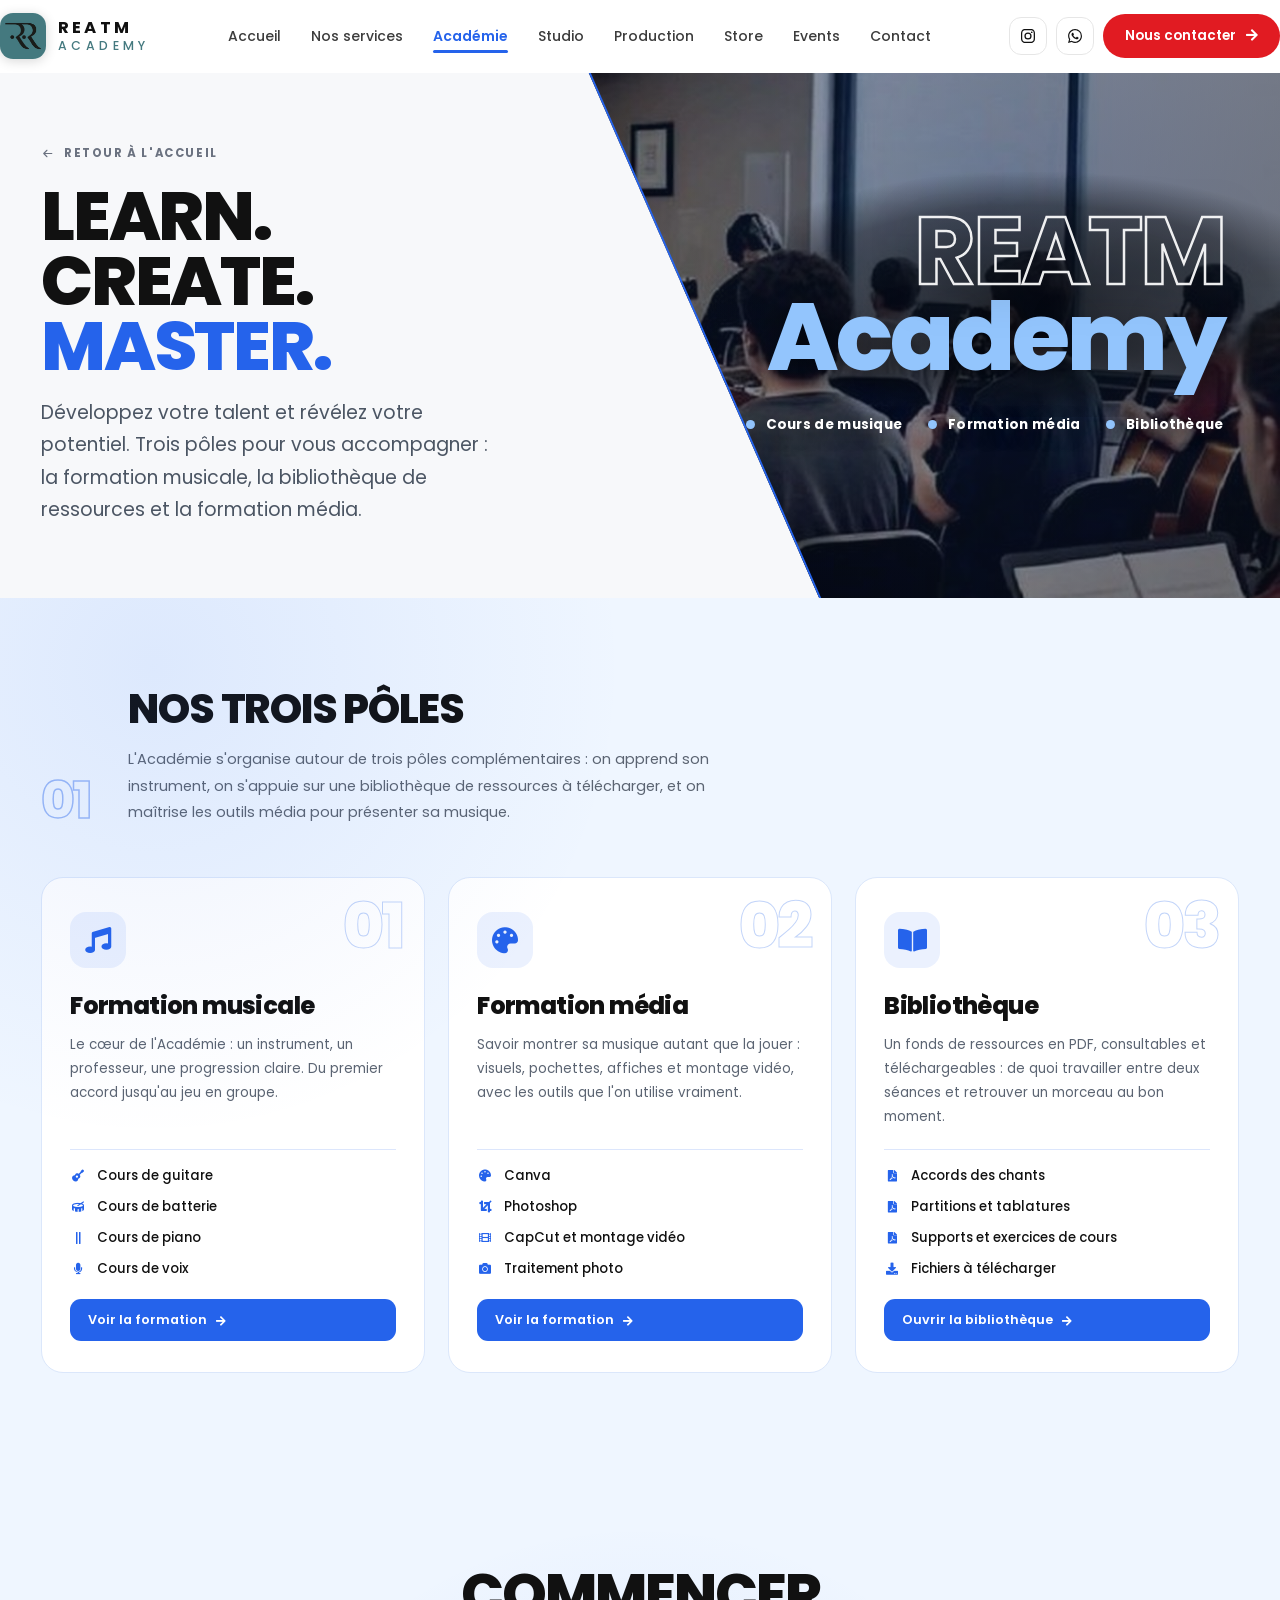
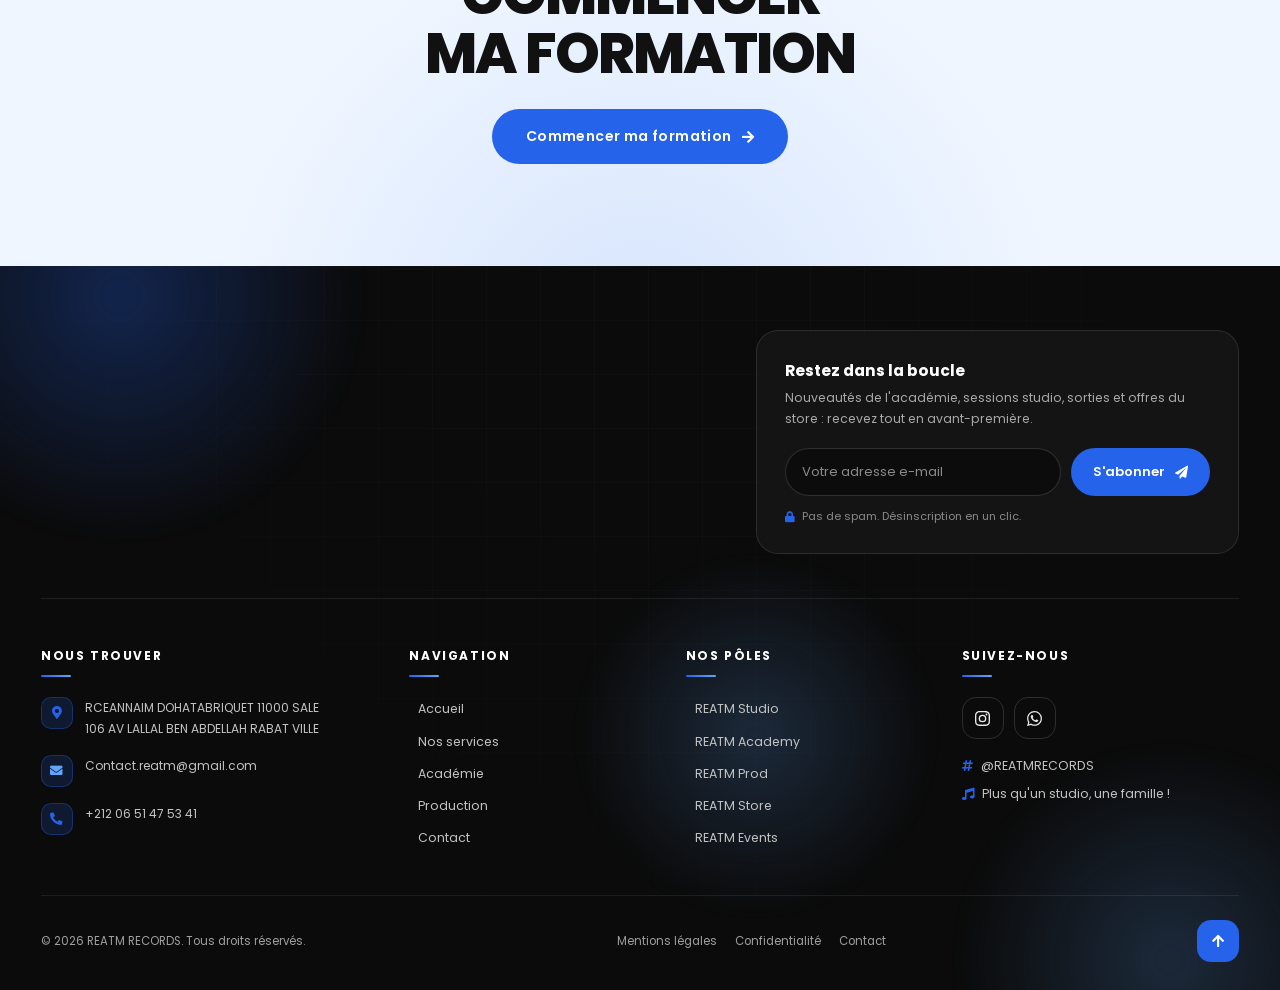
==== academy/index.html @ dd053c46 "Accueil : agrandit le carrousel et rend chaque plan cliquable Le cadre du carrousel héros est plus g" ====
<!DOCTYPE html>
<html data-theme="light" data-theme-lock="light" lang="fr">
<head>
<meta charset="utf-8"/>
<meta content="width=device-width, initial-scale=1.0, viewport-fit=cover" name="viewport"/>
<meta name="theme-color" content="#ffffff" id="metaTheme"/>
<meta name="description" content="REATM Academy : trois pôles — formation musicale (guitare, batterie, piano, voix), bibliothèque de ressources en PDF et formation média (Canva, Photoshop, montage vidéo)."/>
<title>REATM Academy — REATM RECORDS</title>
<link rel="icon" href="../assets/logo.png"/>
<link href="https://cdnjs.cloudflare.com/ajax/libs/font-awesome/5.15.3/css/all.min.css" rel="stylesheet"/>
<link href="https://fonts.googleapis.com" rel="preconnect"/>
<link crossorigin="" href="https://fonts.gstatic.com" rel="preconnect"/>
<link href="https://fonts.googleapis.com/css2?family=Poppins:wght@300;400;500;600;700;800&amp;family=Caveat:wght@500;700&amp;display=swap" rel="stylesheet"/>
<script>document.documentElement.classList.add('js');try{var r=document.documentElement;if(!r.hasAttribute('data-theme-lock')){var t=localStorage.getItem('reatm-theme');if(t){r.setAttribute('data-theme',t);}}}catch(e){}</script>
<link rel="stylesheet" href="../css/reatm.css?v=80"/>
<style>
/* ===== ACADEMY — bleu + blanc, lumineuse et pédagogique ===== */
.phero{background:#F7F8FA;color:#111111}
html[data-theme="dark"] .phero{background:#0B0D12;color:#fff}
/* ----- le cadre se partage en deux -----
   La mécanique de la coupe vit dans la feuille partagée (« CADRE EN BIAIS ») ;
   la page n'en règle que les couleurs et l'image. */
.phero{
  --ph-h1:clamp(34px,5.4vw,80px);
  --ph-trait:#2563EB;
  --ph-encre:#93C5FD;
  --ph-lien:#93C5FD;
  --ph-voile:linear-gradient(115deg,rgba(8,13,26,.66) 0%,rgba(8,13,26,.38) 46%,rgba(8,13,26,.58) 100%),
             radial-gradient(760px circle at 78% 24%,rgba(37,99,235,.26),transparent 68%);
}
.phero-bg{background-image:url('../assets/academy-cours.jpg');background-position:center 45%}
@media(max-width:980px){.ph-side{background-image:url('../assets/academy-cours.jpg');background-position:center 45%}}
/* les pastilles sont courtes : on leur laisse de quoi tenir sur une ligne */
.phero .phero-inner>.ac-steps{max-width:min(560px,calc(var(--coupe-haut) - 70px))}
.phero h1 em{color:#2563EB}
.phero .sub{color:#4b5563}
html[data-theme="dark"] .phero .sub{color:#9ca3af}
.phero .crumbs{color:#6b7280}
html[data-theme="dark"] .phero .crumbs{color:#9ca3af}
/* ----- l'arrivée du titre -----
   Chaque ligne monte depuis sa propre fenêtre, puis le paragraphe suit.
   Sans JavaScript, tout est visible d'emblée. */
/* Le dévoilement se fait au clip et non au débordement caché : une ligne
   plus large que sa colonne serait sinon coupée net sur la droite. */
.ph-anim .l{display:block}
.ph-anim .l>i{display:block;font-style:normal}
.js .ph-anim .l>i{
  clip-path:inset(0 0 104% 0);transform:translateY(26%);
  transition:clip-path .95s cubic-bezier(.16,1,.3,1),transform .95s cubic-bezier(.16,1,.3,1);
}
.js .ph-anim .l:nth-child(2)>i{transition-delay:.11s}
.js .ph-anim .l:nth-child(3)>i{transition-delay:.22s}
.js .ph-anim.in .l>i{clip-path:inset(-18% -6% -18% 0);transform:none}
.js .ph-anim--sub{opacity:0;transform:translateY(16px);
  transition:opacity .8s ease .42s,transform 1s cubic-bezier(.16,1,.3,1) .42s}
.js .ph-anim--sub.in{opacity:1;transform:none}


/* trois mots empilés, rythme pédagogique */
.ac-steps{display:flex;flex-wrap:wrap;gap:10px;margin-top:30px}
.ac-steps span{
  font-size:11px;font-weight:700;letter-spacing:1.8px;text-transform:uppercase;
  padding:10px 18px;border-radius:999px;background:#2563EB;color:#fff;
  opacity:0;transform:translateY(14px);animation:acIn .7s cubic-bezier(.16,1,.3,1) forwards;
}
.ac-steps span:nth-child(n+2){
  background:transparent;border:1px solid rgba(37,99,235,.35);color:#2563EB;
}
html[data-theme="dark"] .ac-steps span:nth-child(n+2){
  border-color:rgba(147,197,253,.35);color:#93C5FD;
}
.ac-steps span:nth-child(2){animation-delay:.14s}
.ac-steps span:nth-child(3){animation-delay:.28s}
.ac-steps span:nth-child(4){animation-delay:.42s}
@keyframes acIn{to{opacity:1;transform:none}}

/* bande lumineuse : l'univers Academy tient dans les deux thèmes */
.ac-band{background:#EFF6FF;color:#111111;position:relative;overflow:hidden}
html[data-theme="dark"] .ac-band{background:#0D1117;color:#fff}
.ac-band::after{content:"";position:absolute;inset:0;pointer-events:none;
  background:radial-gradient(760px circle at 12% 8%,rgba(37,99,235,.09),transparent 62%)}
.ac-band .sec-title{color:#111111}
html[data-theme="dark"] .ac-band .sec-title{color:#fff}
.ac-band .sec-lead{color:#5b6472}
html[data-theme="dark"] .ac-band .sec-lead{color:#8A8A8A}
.ac-band .sec-num{-webkit-text-stroke-color:rgba(37,99,235,.55)}
.ac-form{display:grid;grid-template-columns:repeat(4,1fr);gap:clamp(12px,1.5vw,20px)}
.ac-form article{
  background:#fff;border:1px solid #DBE7FB;border-radius:18px;padding:26px 22px;
  position:relative;overflow:hidden;
  transition:transform .55s cubic-bezier(.16,1,.3,1),border-color .4s ease,box-shadow .5s ease;
}
html[data-theme="dark"] .ac-form article{background:#121620;border-color:#232a38}
.ac-form article:hover{transform:translateY(-9px);border-color:#2563EB;box-shadow:0 22px 46px rgba(37,99,235,.14)}
.ac-form i{font-size:22px;display:block;margin-bottom:16px;color:#2563EB}
.ac-form h3{font-size:17.5px;font-weight:700;margin-bottom:8px}
.ac-form p{font-size:13px;line-height:1.75;color:#5b6472}
html[data-theme="dark"] .ac-form p{color:#8A8A8A}
.ac-form .ring{position:absolute;right:16px;top:16px;width:34px;height:34px}
.ac-form .ring circle{fill:none;stroke-width:3}
.ac-form .ring .bg{stroke:rgba(37,99,235,.16)}
.ac-form .ring .fg{stroke:#2563EB;stroke-linecap:round;stroke-dasharray:88;stroke-dashoffset:88;transform:rotate(-90deg);transform-origin:50% 50%;transition:stroke-dashoffset 1.1s cubic-bezier(.16,1,.3,1)}
.ac-form article:hover .ring .fg{stroke-dashoffset:18}

/* ===== LES TROIS PÔLES — la colonne vertébrale de l'Académie =====
   Bloc volontairement large et contrasté : c'est la première chose que
   l'on doit comprendre en arrivant sur la page. */
.ac-poles{display:grid;grid-template-columns:repeat(3,1fr);gap:clamp(14px,1.8vw,24px)}
.ac-poles>*{min-width:0}
.ac-poles article{
  position:relative;overflow:hidden;
  background:#fff;border:1px solid #DBE7FB;border-radius:22px;
  padding:clamp(26px,2.6vw,38px) clamp(22px,2.2vw,32px) clamp(24px,2.4vw,34px);
  display:flex;flex-direction:column;
  transition:transform .55s cubic-bezier(.16,1,.3,1),border-color .4s ease,box-shadow .5s ease;
}
html[data-theme="dark"] .ac-poles article{background:#121620;border-color:#232a38}
/* liseré bleu qui se remplit au survol : le pôle « s'allume » */
.ac-poles article::before{
  content:"";position:absolute;left:0;top:0;bottom:0;width:4px;
  background:linear-gradient(180deg,#60A5FA,#2563EB);
  transform:scaleY(0);transform-origin:top;
  transition:transform .7s cubic-bezier(.16,1,.3,1);
}
.ac-poles article:hover{transform:translateY(-10px);border-color:#2563EB;box-shadow:0 26px 54px rgba(37,99,235,.16)}
.ac-poles article:hover::before{transform:scaleY(1)}
/* le numéro du pôle, en filigrane */
.ac-poles .pn{
  position:absolute;right:clamp(14px,1.6vw,22px);top:clamp(10px,1.2vw,16px);
  font-size:clamp(44px,5vw,68px);font-weight:800;letter-spacing:-3px;line-height:1;
  color:transparent;-webkit-text-stroke:1px rgba(37,99,235,.28);
  transition:-webkit-text-stroke-color .5s ease;
}
.ac-poles article:hover .pn{-webkit-text-stroke-color:rgba(37,99,235,.6)}
.ac-poles>article>i{
  font-size:26px;display:grid;place-items:center;width:56px;height:56px;border-radius:16px;
  color:#2563EB;background:rgba(37,99,235,.09);margin-bottom:20px;
  transition:background .45s ease,transform .55s cubic-bezier(.34,1.4,.64,1);
}
.ac-poles article:hover>i{background:#2563EB;color:#fff;transform:rotate(-6deg) scale(1.06)}
.ac-poles h3{font-size:clamp(19px,2.2vw,24px);font-weight:800;letter-spacing:-.6px;margin-bottom:10px}
.ac-poles article>p{font-size:13.4px;line-height:1.8;color:#5b6472;margin-bottom:20px;flex:1 0 auto}
html[data-theme="dark"] .ac-poles article>p{color:#8A8A8A}
.ac-poles ul{list-style:none;border-top:1px solid rgba(37,99,235,.16);padding-top:16px;display:grid;gap:11px}
.ac-poles li{display:flex;align-items:center;gap:11px;font-size:13.2px;font-weight:500}
.ac-poles li i{font-size:12px;color:#2563EB;width:16px;flex:0 0 16px;text-align:center}
/* seul le pôle Bibliothèque mène à un catalogue : il porte son propre lien */
.ac-poles .bk-lien{
  display:inline-flex;align-items:center;gap:9px;margin-top:20px;
  background:#2563EB;color:#fff;border-radius:11px;padding:12px 18px;
  font-size:12.8px;font-weight:600;transition:all .35s ease;
}
.ac-poles .bk-lien:hover{background:#1d4ed8;box-shadow:0 14px 30px rgba(37,99,235,.3)}
.ac-poles .bk-lien i{font-size:11px;transition:transform .35s ease}
.ac-poles .bk-lien:hover i{transform:translateX(3px)}

/* progression des niveaux */
.ac-levels{position:relative;margin-top:10px}
.ac-rail{position:relative;height:4px;border-radius:4px;background:var(--border);margin:44px 0 30px}
.ac-rail b{position:absolute;inset:0;width:0;background:linear-gradient(90deg,#60A5FA,#2563EB);border-radius:4px;transition:width 1.6s cubic-bezier(.16,1,.3,1)}
.ac-levels.in .ac-rail b{width:100%}
.ac-dots{display:grid;grid-template-columns:repeat(3,1fr);gap:20px}
.ac-dots article{position:relative;padding-top:6px}
.ac-dots .pin{position:absolute;top:-52px;left:0;width:22px;height:22px;border-radius:50%;background:var(--bg);border:3px solid var(--border);transition:border-color .5s ease,transform .5s cubic-bezier(.34,1.4,.64,1)}
.ac-levels.in .ac-dots article:nth-child(1) .pin{border-color:#60A5FA;transition-delay:.25s;transform:scale(1.15)}
.ac-levels.in .ac-dots article:nth-child(2) .pin{border-color:#3B82F6;transition-delay:.75s;transform:scale(1.15)}
.ac-levels.in .ac-dots article:nth-child(3) .pin{border-color:#2563EB;transition-delay:1.25s;transform:scale(1.15)}
.ac-dots b{display:block;font-size:11px;font-weight:700;letter-spacing:1.6px;text-transform:uppercase;color:#2563EB;margin-bottom:8px}
.ac-dots h3{font-size:18px;font-weight:700;margin-bottom:7px}
.ac-dots p{font-size:13px;color:var(--muted);line-height:1.75}
.ac-ses{display:grid;grid-template-columns:repeat(2,1fr);gap:clamp(14px,2vw,26px)}
.ac-ses article{border:1px solid var(--border);border-radius:20px;padding:clamp(24px,3vw,38px);background:var(--card);transition:transform .5s cubic-bezier(.16,1,.3,1),border-color .4s ease}
.ac-ses article:hover{transform:translateY(-7px);border-color:#2563EB}
.ac-ses h3{font-size:clamp(19px,2.3vw,26px);font-weight:800;letter-spacing:-.6px;margin-bottom:6px}
.ac-ses .big{font-size:clamp(32px,4.4vw,54px);font-weight:800;letter-spacing:-2px;color:#2563EB;line-height:1;margin:14px 0 10px}
.ac-ses p{font-size:13.4px;color:var(--muted);line-height:1.8}
.ac-cta{background:#EFF6FF;color:#111111;position:relative;overflow:hidden}
html[data-theme="dark"] .ac-cta{background:#0D1117;color:#fff}
.ac-cta::after{content:"";position:absolute;inset:0;pointer-events:none;
  background:radial-gradient(640px circle at 50% 120%,rgba(37,99,235,.12),transparent 66%)}
.ac-cta .wrap{position:relative;z-index:2}
.ac-cta .btn-acc{background:#2563EB;color:#fff}
.ac-cta .btn-acc:hover{box-shadow:0 16px 34px rgba(37,99,235,.3)}
@media(max-width:980px){
  /* la largeur calée sur la coupe en biais n'a plus lieu d'être : à 390 px
     elle valait 46vw, soit 179 px, et chaque repère tombait sur sa ligne */
  .phero .phero-inner>.ac-steps{max-width:none}
  /* les repères tiennent deux par ligne au lieu de se casser en deux */
  .ac-steps{gap:8px}
  .ac-steps span{white-space:nowrap;font-size:10px;letter-spacing:1.2px;padding:9px 14px}
}
@media(max-width:1080px){.ac-form{grid-template-columns:repeat(2,1fr)}.ac-poles{grid-template-columns:1fr}}
@media(max-width:760px){.ac-form,.ac-dots,.ac-ses{grid-template-columns:1fr}.ac-dots .pin{position:static;margin-bottom:12px}.ac-rail{margin:26px 0 22px}}
</style>
</head>
<body data-entity="academy" style="--veil-in:#2563EB">
<div class="veil-in" aria-hidden="true"></div>
<div class="veil" aria-hidden="true"></div>
<svg xmlns="http://www.w3.org/2000/svg" style="position:absolute;width:0;height:0;overflow:hidden" aria-hidden="true" focusable="false">
<symbol id="ic-ig" viewBox="0 0 24 24"><path d="M12 0C8.74 0 8.333.015 7.053.072 5.775.132 4.905.333 4.14.63c-.789.306-1.459.717-2.126 1.384S.935 3.35.63 4.14C.333 4.905.131 5.775.072 7.053.012 8.333 0 8.74 0 12s.015 3.667.072 4.947c.06 1.277.261 2.148.558 2.913.306.788.717 1.459 1.384 2.126.667.666 1.336 1.079 2.126 1.384.766.296 1.636.499 2.913.558C8.333 23.988 8.74 24 12 24s3.667-.015 4.947-.072c1.277-.06 2.148-.262 2.913-.558.788-.306 1.459-.718 2.126-1.384.666-.667 1.079-1.335 1.384-2.126.296-.765.499-1.636.558-2.913.06-1.28.072-1.687.072-4.947s-.015-3.667-.072-4.947c-.06-1.277-.262-2.149-.558-2.913-.306-.789-.718-1.459-1.384-2.126C21.319 1.347 20.651.935 19.86.63c-.765-.297-1.636-.499-2.913-.558C15.667.012 15.26 0 12 0zm0 2.16c3.203 0 3.585.016 4.85.071 1.17.055 1.805.249 2.227.415.562.217.96.477 1.382.896.419.42.679.819.896 1.381.164.422.36 1.057.413 2.227.057 1.266.07 1.646.07 4.85s-.015 3.585-.074 4.85c-.061 1.17-.256 1.805-.421 2.227-.224.562-.479.96-.899 1.382-.419.419-.824.679-1.38.896-.42.164-1.065.36-2.235.413-1.274.057-1.649.07-4.859.07-3.211 0-3.586-.015-4.859-.074-1.171-.061-1.816-.256-2.236-.421-.569-.224-.96-.479-1.379-.899-.421-.419-.69-.824-.9-1.38-.165-.42-.359-1.065-.42-2.235-.045-1.26-.061-1.649-.061-4.844 0-3.196.016-3.586.061-4.861.061-1.17.255-1.814.42-2.234.21-.57.479-.96.9-1.381.419-.419.81-.689 1.379-.898.42-.166 1.051-.361 2.221-.421 1.275-.045 1.65-.06 4.859-.06z"/><path d="M12 5.838a6.162 6.162 0 1 0 0 12.324 6.162 6.162 0 0 0 0-12.324zM12 16a4 4 0 1 1 0-8 4 4 0 0 1 0 8z"/><circle cx="18.406" cy="5.594" r="1.44"/></symbol>
<symbol id="ic-wa" viewBox="0 0 24 24"><path d="M17.472 14.382c-.297-.149-1.758-.867-2.03-.967-.273-.099-.471-.148-.67.15-.197.297-.767.966-.94 1.164-.173.199-.347.223-.644.075-.297-.15-1.255-.463-2.39-1.475-.883-.788-1.48-1.761-1.653-2.059-.173-.297-.018-.458.13-.606.134-.133.298-.347.446-.52.149-.174.198-.298.298-.497.099-.198.05-.371-.025-.52-.075-.149-.669-1.612-.916-2.207-.242-.579-.487-.5-.669-.51a12.8 12.8 0 0 0-.57-.01c-.198 0-.52.074-.792.372-.272.297-1.04 1.016-1.04 2.479 0 1.462 1.065 2.875 1.213 3.074.149.198 2.096 3.2 5.077 4.487.709.306 1.262.489 1.694.625.712.227 1.36.195 1.871.118.571-.085 1.758-.719 2.006-1.413.248-.694.248-1.289.173-1.413-.074-.124-.272-.198-.57-.347z"/><path d="M20.463 3.488A11.815 11.815 0 0 0 12.05 0C5.495 0 .16 5.335.157 11.892c0 2.096.547 4.142 1.588 5.945L.057 24l6.305-1.654a11.882 11.882 0 0 0 5.683 1.448h.005c6.554 0 11.89-5.335 11.893-11.893a11.821 11.821 0 0 0-3.48-8.413zm-8.412 18.297h-.004a9.87 9.87 0 0 1-5.031-1.378l-.361-.214-3.741.982.998-3.648-.235-.374a9.86 9.86 0 0 1-1.51-5.26c.001-5.45 4.436-9.884 9.888-9.884 2.64 0 5.122 1.03 6.988 2.898a9.825 9.825 0 0 1 2.893 6.994c-.003 5.45-4.437 9.884-9.885 9.884z"/></symbol>
<symbol id="ic-moon" viewBox="0 0 24 24"><path d="M21.64 13a1 1 0 0 0-1.05-.14 8.05 8.05 0 0 1-3.37.73 8.15 8.15 0 0 1-8.14-8.1 8.6 8.6 0 0 1 .25-2A1 1 0 0 0 8 2.36a10.14 10.14 0 1 0 14 11.69 1 1 0 0 0-.36-1.05z"/></symbol>
<symbol id="ic-sun" viewBox="0 0 24 24"><path d="M12 17a5 5 0 1 1 0-10 5 5 0 0 1 0 10zm0-2a3 3 0 1 0 0-6 3 3 0 0 0 0 6zM11 1h2v3h-2V1zm0 19h2v3h-2v-3zM3.5 4.9l1.4-1.4 2.1 2.1-1.4 1.4-2.1-2.1zM17 18.4l1.4-1.4 2.1 2.1-1.4 1.4-2.1-2.1zM1 11h3v2H1v-2zm19 0h3v2h-3v-2zM4.9 20.5l-1.4-1.4 2.1-2.1 1.4 1.4-2.1 2.1zM18.4 7l-1.4-1.4 2.1-2.1 1.4 1.4L18.4 7z"/></symbol>
</svg>

<!-- ======================= HEADER ======================= -->
<header id="header">
<div class="wrap nav">
<a class="brand" href="../" aria-label="REATM RECORDS — accueil" style="--lm:46px">
<span class="brand-mark"></span>
<span class="brand-txt"><span class="n1">REATM</span><span class="n2">ACADEMY</span></span>
</a>
<ul class="menu">
<li><a href="../">Accueil</a></li>
<li><a href="../maison/">Nos services</a></li>
<li><a class="active" aria-current="page" href="../academy/">Académie</a></li>
<li><a href="../studio/">Studio</a></li>
<li><a href="../production/">Production</a></li>
<li><a href="../store/">Store</a></li>
<li><a href="../events/">Events</a></li>
<li><a href="../#contact">Contact</a></li>
</ul>
<div class="hdr-actions">
<button class="icon-btn" id="themeToggle" title="Changer de thème" aria-label="Changer de thème"><svg class="ic" id="themeIcon"><use href="#ic-moon"></use></svg></button>
<a class="icon-btn hide-md" href="https://www.instagram.com/r_e_a_t_m/" target="_blank" rel="noopener noreferrer" aria-label="Instagram"><svg class="ic"><use href="#ic-ig"></use></svg></a>
<a class="icon-btn hide-md" href="https://wa.me/212651475341" target="_blank" rel="noopener noreferrer" aria-label="WhatsApp"><svg class="ic"><use href="#ic-wa"></use></svg></a>
<a class="btn btn-red hide-md" href="../#contact">Nous contacter <i class="fas fa-arrow-right"></i></a>
<button class="burger" id="burger" aria-label="Ouvrir le menu" aria-expanded="false" aria-controls="mobileNav">
<span class="burger-box"><span class="burger-line"></span><span class="burger-line"></span><span class="burger-line"></span></span>
</button>
</div>
</div>
</header>


<!-- ======================= MENU MOBILE (plein écran) ======================= -->
<aside class="mobile-nav" id="mobileNav" aria-hidden="true" aria-label="Menu principal">
<div class="mnav-inner">
<span class="mnav-label">Menu</span>
<ul class="mnav-list">
<li style="--i:0"><a href="../"><span>Accueil</span><span class="num">01</span></a></li>
<li style="--i:1"><a href="../maison/"><span>Nos services</span><span class="num">02</span></a></li>
<li style="--i:2"><a class="active" aria-current="page" href="../academy/"><span>Académie</span><span class="num">03</span></a></li>
<li style="--i:3"><a href="../studio/"><span>Studio</span><span class="num">04</span></a></li>
<li style="--i:4"><a href="../production/"><span>Production</span><span class="num">05</span></a></li>
<li style="--i:5"><a href="../store/"><span>Store</span><span class="num">06</span></a></li>
<li style="--i:6"><a href="../events/"><span>Events</span><span class="num">07</span></a></li>
<li style="--i:7"><a href="../#contact"><span>Contact</span><span class="num">08</span></a></li>
</ul>
<div class="mnav-foot">
<div class="mnav-soc">
<a href="https://www.instagram.com/r_e_a_t_m/" target="_blank" rel="noopener noreferrer" aria-label="Instagram"><svg class="ic"><use href="#ic-ig"></use></svg></a>
<a href="https://wa.me/212651475341" target="_blank" rel="noopener noreferrer" aria-label="WhatsApp"><svg class="ic"><use href="#ic-wa"></use></svg></a>
</div>
<a class="btn btn-red" href="../#contact">Nous contacter <i class="fas fa-arrow-right"></i></a>
<div class="mnav-contact">
<div><i class="fas fa-phone-alt"></i><a href="tel:+212651475341">+212 06 51 47 53 41</a></div>
<div><i class="fas fa-envelope"></i><a href="mailto:Contact.reatm@gmail.com">Contact.reatm@gmail.com</a></div>
</div>
</div>
</div>
</aside>


<section class="phero ph-coupe">
<div class="phero-bg"></div><div class="phero-veil"></div><div class="ph-cut" aria-hidden="true"></div>
<div class="wrap ph-fil">
<a class="crumbs" href="../"><svg viewBox="0 0 24 24" aria-hidden="true"><path d="M20 12H5M11 18l-6-6 6-6" stroke-linecap="round" stroke-linejoin="round"/></svg>Retour à l'accueil</a>
</div>
<div class="wrap phero-inner">
<h1 class="ph-anim reveal-raw"><span class="l"><i>Learn.</i></span><span class="l"><i>Create.</i></span><span class="l"><i><em>Master.</em></i></span></h1>
<p class="sub ph-anim ph-anim--sub reveal-raw">Développez votre talent et révélez votre potentiel. Trois pôles pour vous accompagner : la formation musicale, la bibliothèque de ressources et la formation média.</p>

</div>
<div class="ph-side">
<div class="ph-nom reveal-raw"><b>REATM</b><em>Academy</em></div>
<nav class="ph-poles reveal-raw" aria-label="Les trois pôles"><a href="../formation-musicale/"><span class="pt"></span>Cours de musique</a><a href="../formation-media/"><span class="pt"></span>Formation média</a><a href="../bibliotheque/"><span class="pt"></span>Bibliothèque</a></nav>
</div>
</section>

<section class="sec ac-band">
<div class="wrap">
<div class="sec-head reveal"><span class="sec-num">01</span><div><h2 class="sec-title">Nos trois pôles</h2><p class="sec-lead">L'Académie s'organise autour de trois pôles complémentaires : on apprend son instrument, on s'appuie sur une bibliothèque de ressources à télécharger, et on maîtrise les outils média pour présenter sa musique.</p></div></div>
<div class="ac-poles">
<article class="reveal" id="pole-musique" style="--d:0ms"><span class="pn">01</span><i class="fas fa-music"></i><h3>Formation musicale</h3><p>Le cœur de l'Académie : un instrument, un professeur, une progression claire. Du premier accord jusqu'au jeu en groupe.</p><ul><li><i class="fas fa-guitar"></i>Cours de guitare</li><li><i class="fas fa-drum"></i>Cours de batterie</li><li><i class="fas fa-grip-lines-vertical"></i>Cours de piano</li><li><i class="fas fa-microphone"></i>Cours de voix</li></ul><a class="bk-lien" href="../formation-musicale/">Voir la formation <i class="fas fa-arrow-right"></i></a></article>
<article class="reveal" id="pole-media" style="--d:110ms"><span class="pn">02</span><i class="fas fa-palette"></i><h3>Formation média</h3><p>Savoir montrer sa musique autant que la jouer : visuels, pochettes, affiches et montage vidéo, avec les outils que l'on utilise vraiment.</p><ul><li><i class="fas fa-palette"></i>Canva</li><li><i class="fas fa-crop"></i>Photoshop</li><li><i class="fas fa-film"></i>CapCut et montage vidéo</li><li><i class="fas fa-camera"></i>Traitement photo</li></ul><a class="bk-lien" href="../formation-media/">Voir la formation <i class="fas fa-arrow-right"></i></a></article>
<article class="reveal" id="pole-biblio" style="--d:220ms"><span class="pn">03</span><i class="fas fa-book-open"></i><h3>Bibliothèque</h3><p>Un fonds de ressources en PDF, consultables et téléchargeables : de quoi travailler entre deux séances et retrouver un morceau au bon moment.</p><ul><li><i class="fas fa-file-pdf"></i>Accords des chants</li><li><i class="fas fa-file-pdf"></i>Partitions et tablatures</li><li><i class="fas fa-file-pdf"></i>Supports et exercices de cours</li><li><i class="fas fa-download"></i>Fichiers à télécharger</li></ul><a class="bk-lien" href="../bibliotheque/">Ouvrir la bibliothèque <i class="fas fa-arrow-right"></i></a></article>
</div>
</div>
</section>

<section class="pcta ac-cta">
<div class="wrap">
<h2 class="reveal">Commencer<br/>ma formation</h2>
<a class="btn btn-acc reveal" style="--d:100ms" href="https://wa.me/212651475341?text=Bonjour%20REATM%20Academy%2C%20je%20souhaite%20commencer%20une%20formation." target="_blank" rel="noopener">Commencer ma formation <i class="fas fa-arrow-right"></i></a>
</div>
</section>
<!-- ======================= FOOTER ======================= -->
<footer id="contact" class="f-tinted">
<div class="f-aura" aria-hidden="true"><span class="a1"></span><span class="a2"></span><span class="a3"></span></div>
<div class="f-grid-lines" aria-hidden="true"></div>

<div class="wrap">
<div class="f-top">
<div class="f-brandblock">
<a class="brand-full on-dark reveal" href="../" style="--lm:120px" aria-label="REATM RECORDS — accueil"></a>
</div>
<div class="f-news reveal" style="--d:120ms">
<h4>Restez dans la boucle</h4>
<p>Nouveautés de l'académie, sessions studio, sorties et offres du store : recevez tout en avant-première.</p>
<form class="f-form" id="newsForm" novalidate>
<input type="email" id="newsEmail" placeholder="Votre adresse e-mail" aria-label="Votre adresse e-mail" required/>
<button class="btn btn-red" type="submit">S'abonner <i class="fas fa-paper-plane"></i></button>
</form>
<div class="f-note" id="newsNote"><i class="fas fa-lock"></i> Pas de spam. Désinscription en un clic.</div>
</div>
</div>

<div class="f-cols">
<div>
<h4>Nous trouver</h4>
<div class="f-line"><span class="fi"><i class="fas fa-map-marker-alt"></i></span><span>RCEANNAIM DOHATABRIQUET 11000 SALE<br/>106 AV LALLAL BEN ABDELLAH RABAT VILLE</span></div>
<div class="f-line y"><span class="fi"><i class="fas fa-envelope"></i></span><span><a href="mailto:Contact.reatm@gmail.com">Contact.reatm@gmail.com</a></span></div>
<div class="f-line"><span class="fi"><i class="fas fa-phone-alt"></i></span><span><a href="tel:+212651475341">+212 06 51 47 53 41</a></span></div>
</div>
<div>
<h4>Navigation</h4>
<ul class="f-nav">
<li><a href="../">Accueil</a></li>
<li><a href="../maison/">Nos services</a></li>
<li><a href="../academy/">Académie</a></li>
<li><a href="../production/">Production</a></li>
<li><a href="../#contact">Contact</a></li>
</ul>
</div>
<div>
<h4>Nos pôles</h4>
<ul class="f-nav">
<li><a href="../studio/">REATM Studio</a></li>
<li><a href="../academy/">REATM Academy</a></li>
<li><a href="../production/">REATM Prod</a></li>
<li><a href="../store/">REATM Store</a></li>
<li><a href="../events/">REATM Events</a></li>
</ul>
</div>
<div>
<h4>Suivez-nous</h4>
<div class="f-soc">
<a href="https://www.instagram.com/r_e_a_t_m/" target="_blank" rel="noopener noreferrer" aria-label="Instagram"><svg class="ic"><use href="#ic-ig"></use></svg></a>
<a href="https://wa.me/212651475341" target="_blank" rel="noopener noreferrer" aria-label="WhatsApp"><svg class="ic"><use href="#ic-wa"></use></svg></a>
</div>
<div class="f-handle"><i class="fas fa-hashtag"></i>@REATMRECORDS</div>
<div class="f-handle" style="margin-top:10px"><i class="fas fa-music"></i>Plus qu'un studio, une famille !</div>
</div>
</div>
</div>

<div class="wrap">
<div class="f-bottom">
<span>© <span id="year">2025</span> REATM RECORDS. Tous droits réservés.</span>
<div class="f-bottom-links">
<a href="#">Mentions légales</a>
<a href="#">Confidentialité</a>
<a href="../#contact">Contact</a>
</div>
<button class="to-top" id="toTopFooter" aria-label="Revenir en haut"><i class="fas fa-arrow-up"></i></button>
</div>
</div>
</footer>

<button class="fab" id="fab" aria-label="Revenir en haut"><i class="fas fa-arrow-up"></i></button>
<script src="../js/reatm.js?v=79"></script>
<script>
(function(){
  var el=document.getElementById('acLevels');
  if(!el)return;
  if(!('IntersectionObserver' in window)){el.classList.add('in');return;}
  var io=new IntersectionObserver(function(en){
    en.forEach(function(e){if(e.isIntersecting){el.classList.add('in');io.disconnect();}});
  },{threshold:.35});
  io.observe(el);
})();
</script>
</body>
</html>
---- css/reatm.css ----
/* =========================================================
   REATM RECORDS — Feuille de style principale
   Palette maison : #050505 · #111111 · #8A8A8A · #FFFFFF
   Accent maison : rouge #e11b22 · jaune #f5b60d
   Chaque entité pose ensuite son propre accent (voir PAGES ENTITÉS).
   ========================================================= */
:root{
  --red:#e11b22;
  --red-dark:#c5161c;
  --red-soft:rgba(225,27,34,.12);
  --yellow:#f5b60d;
  --yellow-2:#ffd45e;
  --yellow-soft:rgba(245,182,13,.14);
  --bg:#ffffff;
  --bg-alt:#f7f7f7;
  --bg-soft:#f2f2f2;
  --card:#ffffff;
  --text:#111111;
  --muted:#5b5b5b;
  --border:#e6e6e6;
  --header-bg:rgba(255,255,255,.82);
  --panel-bg:#ffffff;
  --shadow:0 10px 30px rgba(0,0,0,.07);
  --shadow-lg:0 26px 60px rgba(0,0,0,.14);
  --footer-bg:#0b0b0b;
  --ring:rgba(0,0,0,.08);
  --nav-h:74px;
}
html[data-theme="dark"]{
  --bg:#050505;
  --bg-alt:#0b0b0b;
  --bg-soft:#101010;
  --card:#111111;
  --text:#ffffff;
  --muted:#8A8A8A;
  --border:#262626;
  --header-bg:rgba(5,5,5,.8);
  --panel-bg:#0a0a0a;
  --shadow:0 10px 30px rgba(0,0,0,.5);
  --shadow-lg:0 26px 60px rgba(0,0,0,.65);
  --footer-bg:#050505;
  --ring:rgba(255,255,255,.1);
}
*{box-sizing:border-box;margin:0;padding:0}
html{scroll-behavior:smooth;scroll-padding-top:90px;-webkit-text-size-adjust:100%}
body{
  font-family:'Poppins',sans-serif;
  background:var(--bg);
  color:var(--text);
  overflow-x:hidden;
  transition:background-color .4s ease,color .4s ease;
}
body.no-scroll{overflow:hidden}
img{max-width:100%;display:block}
a{text-decoration:none;color:inherit}
button{font-family:inherit}
:focus-visible{outline:2px solid var(--red);outline-offset:3px;border-radius:4px}
.ic{width:1em;height:1em;fill:currentColor;display:block;flex:0 0 auto}
.wrap{width:100%;max-width:1760px;margin:0 auto;padding:0 clamp(18px,3.2vw,64px)}
.script{font-family:'Caveat',cursive}
.only-dark{display:none}
html[data-theme="dark"] .only-dark{display:block}
html[data-theme="dark"] .only-light{display:none}

/* ---------- Révélations au défilement ---------- */
.js .reveal{opacity:0;transform:translateY(34px);transition:opacity .8s cubic-bezier(.16,1,.3,1),transform .9s cubic-bezier(.16,1,.3,1);transition-delay:var(--d,0ms)}
.js .reveal.in{opacity:1;transform:none}
.js .reveal-x{opacity:0;transform:translateX(-26px)}
.js .reveal-x.in{opacity:1;transform:none}
.js .reveal-zoom{opacity:0;transform:scale(.94)}
.js .reveal-zoom.in{opacity:1;transform:none}
/* entrée en bascule 3D, réservée aux cartes */
/* Le texte se dévoile derrière un masque qui remonte.
   Le recoupement porte sur un calque intérieur, jamais sur l'élément observé :
   un clip-path ramène l'aire d'intersection à zéro, et l'IntersectionObserver
   ne se déclencherait alors jamais. */
.js .reveal-mask{opacity:1;transform:none}
.js .reveal-mask > .rm-i{
  display:block;
  opacity:0;clip-path:inset(0 0 105% 0);transform:translateY(16px);
  transition:clip-path 1.05s cubic-bezier(.16,1,.3,1),opacity .75s ease,transform 1.05s cubic-bezier(.16,1,.3,1);
  transition-delay:var(--d,0ms);
}
.js .reveal-mask.in > .rm-i{opacity:1;clip-path:inset(0 0 0 0);transform:none}
/* un filet qui se trace sur toute sa longueur */
.js .reveal-line{transform:scaleX(0);transform-origin:left;transition:transform .9s cubic-bezier(.16,1,.3,1);transition-delay:var(--d,0ms)}
.js .reveal-line.in{transform:scaleX(1)}
/* une entrée latérale, pour les listes et les colonnes */
.js .reveal-side{opacity:0;transform:translateX(-26px);transition:opacity .8s ease,transform .95s cubic-bezier(.16,1,.3,1);transition-delay:var(--d,0ms)}
.js .reveal-side.in{opacity:1;transform:none}
.js .reveal-card{opacity:0;transform:perspective(1100px) rotateX(11deg) translateY(52px);transform-origin:top center;
  transition:opacity .8s ease,transform 1s cubic-bezier(.16,1,.3,1);transition-delay:var(--d,0ms)}
.js .reveal-card.in{opacity:1;transform:perspective(1100px) rotateX(0deg) translateY(0)}

/* ---------- Barre de progression de lecture ---------- */

/* =================== LOGO / MARQUE =================== */
.brand{display:flex;align-items:center;gap:12px;color:var(--text)}
/* Le sigle est détouré par un masque plutôt que peint : sa couleur devient
   une simple variable, ce qui permet à chaque pôle de porter son logo
   (voir --logo-ink, plus bas) sans dupliquer le fichier image. */
.brand-mark{
  flex:0 0 auto;height:var(--lm,46px);width:calc(var(--lm,46px) * 1.294);
  background-color:var(--logo-ink,#111111);
  -webkit-mask:url('../assets/logo.png') no-repeat 49% 46%;
  mask:url('../assets/logo.png') no-repeat 49% 46%;
  -webkit-mask-size:122.6% auto;mask-size:122.6% auto;
  position:relative;
  transition:transform .45s cubic-bezier(.2,.8,.3,1),background-color .4s ease;
}
.brand.on-dark .brand-mark{background-color:var(--logo-ink-dark,#ffffff)}
/* variante logo complet, mot-symbole inclus */
.brand-full{
  display:block;height:var(--lm,120px);width:calc(var(--lm,120px) * 1.148);
  background:url('../assets/logo.png') no-repeat 49% 59%;
  background-size:122.6% auto;
  filter:invert(1);
}
html[data-theme="dark"] .brand-full{filter:none}
.brand-full.on-dark{filter:none}
.brand:hover .brand-mark{transform:translateY(-2px) scale(1.04)}
.brand-txt{display:flex;flex-direction:column;line-height:1}
.brand-txt .n1{font-size:calc(var(--lm,46px)*.36);font-weight:700;letter-spacing:3.2px}
.brand-txt .n2{font-size:calc(var(--lm,46px)*.27);font-weight:500;letter-spacing:4.4px;color:var(--muted);margin-top:4px}
.brand.on-dark{color:#fff}
.brand.on-dark .brand-txt .n2{color:rgba(255,255,255,.62)}

/* =================== HEADER =================== */
header{
  position:sticky;top:0;z-index:110;
  background:var(--header-bg);
  -webkit-backdrop-filter:saturate(180%) blur(16px);
  backdrop-filter:saturate(180%) blur(16px);
  border-bottom:1px solid transparent;
  transition:background-color .4s ease,border-color .4s ease,box-shadow .4s ease;
}
header.scrolled{border-bottom-color:var(--border);box-shadow:0 8px 30px rgba(0,0,0,.06)}
html[data-theme="dark"] header.scrolled{box-shadow:0 8px 30px rgba(0,0,0,.6)}
.nav{display:flex;align-items:center;gap:22px;padding:13px 0;transition:padding .35s ease}
header.scrolled .nav{padding:8px 0}
.menu{display:flex;gap:4px;margin:0 auto;list-style:none;font-size:14px;font-weight:500}
.menu a{
  position:relative;display:block;padding:8px 13px;border-radius:10px;color:var(--text);opacity:.82;
  transition:color .25s ease,opacity .25s ease,background-color .25s ease;
}
.menu a::after{
  content:"";position:absolute;left:50%;right:50%;bottom:2px;height:2px;border-radius:2px;
  background:linear-gradient(90deg,var(--red),var(--yellow));transition:left .3s ease,right .3s ease;
}
.menu a:hover{opacity:1;color:var(--red)}
.menu a:hover::after{left:13px;right:13px}
.menu .active{color:var(--red);font-weight:600;opacity:1}
.menu .active::after{left:13px;right:13px;background:var(--red)}
/* repère de page courante : sur une page d'entité il prend sa couleur */
body[data-entity] .menu .active{color:var(--acc)}
body[data-entity] .menu .active::after{background:var(--acc)}
.menu .active::after{height:2.5px;border-radius:2px}
body[data-entity] .mnav-list a.active{color:var(--acc)}
body[data-entity] .mnav-list a.active::before{background:var(--acc)}
html[data-theme="dark"] body[data-entity] .mnav-list a.active{color:var(--acc)}
.hdr-actions{display:flex;align-items:center;gap:9px}
.icon-btn{
  width:38px;height:38px;border-radius:12px;display:grid;place-items:center;flex:0 0 auto;
  border:1px solid var(--border);color:var(--text);font-size:14px;background:transparent;cursor:pointer;
  transition:transform .3s cubic-bezier(.2,.8,.3,1),border-color .3s ease,color .3s ease,background-color .3s ease;
}
.icon-btn:hover{border-color:var(--red);color:var(--red);transform:translateY(-3px)}
.btn{
  display:inline-flex;align-items:center;justify-content:center;gap:10px;border:none;cursor:pointer;
  font-family:'Poppins',sans-serif;font-weight:600;border-radius:999px;position:relative;overflow:hidden;
  transition:transform .3s cubic-bezier(.2,.8,.3,1),box-shadow .3s ease,background-color .3s ease;
}
.btn i{transition:transform .35s cubic-bezier(.2,.8,.3,1)}
.btn:hover i{transform:translateX(4px)}
.btn::before{
  content:"";position:absolute;top:0;left:-120%;width:60%;height:100%;
  background:linear-gradient(90deg,transparent,rgba(255,255,255,.38),transparent);transform:skewX(-20deg);
}
.btn:hover::before{animation:shine .8s ease}
@keyframes shine{to{left:130%}}
.btn-red{background:var(--red);color:#fff;padding:12px 22px;font-size:13.5px}
.btn-red:hover{background:var(--red-dark);transform:translateY(-3px);box-shadow:0 14px 28px rgba(225,27,34,.35)}
.btn-yellow{background:var(--yellow);color:#111;padding:13px 24px;font-size:14px}
.btn-yellow:hover{background:#e0a505;transform:translateY(-3px);box-shadow:0 14px 28px rgba(245,182,13,.38)}
#themeToggle .ic{transition:transform .55s cubic-bezier(.2,.8,.3,1),opacity .3s ease}
#themeToggle.spin .ic{transform:rotate(360deg) scale(1.15)}

/* =================== MENU HAMBURGER =================== */
.burger{
  display:none;position:relative;width:46px;height:46px;border-radius:14px;flex:0 0 auto;
  border:1px solid var(--border);background:transparent;cursor:pointer;z-index:111;
  transition:border-color .35s ease,background-color .35s ease,transform .35s cubic-bezier(.2,.8,.3,1);
}
.burger:hover{border-color:var(--red)}
.burger:active{transform:scale(.94)}
.burger-box{position:absolute;inset:0;display:grid;place-items:center}
.burger-line{
  position:absolute;left:50%;width:20px;height:2px;border-radius:2px;background:var(--text);
  transform:translateX(-50%);
  transition:transform .45s cubic-bezier(.68,-.35,.27,1.35),opacity .25s ease,width .45s ease,background-color .35s ease;
}
.burger-line:nth-child(1){top:16px}
.burger-line:nth-child(2){top:22px;width:14px;margin-left:-3px}
.burger-line:nth-child(3){top:28px}
.burger.open{background:var(--red);border-color:var(--red)}
.burger.open .burger-line{background:#fff;width:20px;margin-left:0}
.burger.open .burger-line:nth-child(1){transform:translateX(-50%) translateY(6px) rotate(45deg)}
.burger.open .burger-line:nth-child(2){opacity:0;transform:translateX(-50%) scaleX(.2)}
.burger.open .burger-line:nth-child(3){transform:translateX(-50%) translateY(-6px) rotate(-45deg)}

.mobile-nav{
  position:fixed;inset:0;z-index:106;background:var(--panel-bg);
  overflow-y:auto;overscroll-behavior:contain;
  clip-path:circle(0% at calc(100% - 46px) 44px);
  visibility:hidden;
  transition:clip-path .75s cubic-bezier(.76,0,.24,1),visibility 0s .75s,background-color .4s ease;
}
.mobile-nav.open{
  clip-path:circle(150% at calc(100% - 46px) 44px);
  visibility:visible;
  transition:clip-path .75s cubic-bezier(.76,0,.24,1),visibility 0s 0s,background-color .4s ease;
}
.mobile-nav::before{
  content:"";position:absolute;top:-120px;right:-120px;width:340px;height:340px;border-radius:50%;
  background:radial-gradient(circle,rgba(225,27,34,.22),transparent 68%);pointer-events:none;
  animation:floaty 9s ease-in-out infinite;
}
.mobile-nav::after{
  content:"";position:absolute;bottom:-150px;left:-120px;width:380px;height:380px;border-radius:50%;
  background:radial-gradient(circle,rgba(245,182,13,.18),transparent 68%);pointer-events:none;
  animation:floaty 12s ease-in-out infinite reverse;
}
@keyframes floaty{0%,100%{transform:translate(0,0)}50%{transform:translate(-16px,20px)}}
.mnav-inner{
  position:relative;z-index:2;min-height:100%;display:flex;flex-direction:column;
  width:100%;max-width:720px;margin:0 auto;
  padding:calc(var(--nav-h) + 22px) clamp(20px,6vw,44px) calc(30px + env(safe-area-inset-bottom));
}
.mnav-label{display:flex;align-items:center;gap:12px;font-size:11px;font-weight:700;letter-spacing:2px;text-transform:uppercase;color:var(--muted)}
.mnav-label::after{content:"";flex:1;height:1px;background:var(--border)}
.mnav-list{list-style:none;margin:14px 0 0}
.mnav-list li{
  border-bottom:1px solid var(--border);
  opacity:0;transform:translateY(22px);
  transition:opacity .5s ease,transform .6s cubic-bezier(.16,1,.3,1);
}
.mobile-nav.open .mnav-list li{opacity:1;transform:none;transition-delay:calc(var(--i,0) * 55ms + 240ms)}
.mnav-list a{
  display:flex;align-items:center;justify-content:space-between;gap:16px;position:relative;
  padding:16px 6px;font-size:clamp(19px,4.6vw,27px);font-weight:700;letter-spacing:-.3px;
  transition:color .3s ease,padding-left .35s cubic-bezier(.2,.8,.3,1);
}
.mnav-list a .num{font-family:'Poppins',sans-serif;font-size:11.5px;font-weight:600;color:var(--muted);letter-spacing:1.6px;transition:color .3s ease,transform .35s ease}
.mnav-list a::before{
  content:"";position:absolute;left:0;top:18px;bottom:18px;width:3px;border-radius:3px;
  background:linear-gradient(180deg,var(--red),var(--yellow));transform:scaleY(0);transform-origin:top;
  transition:transform .4s cubic-bezier(.2,.8,.3,1);
}
.mnav-list a:hover,.mnav-list a.active{color:var(--red);padding-left:18px}
html[data-theme="dark"] .mnav-list a:hover,html[data-theme="dark"] .mnav-list a.active{color:var(--yellow)}
.mnav-list a:hover::before,.mnav-list a.active::before{transform:scaleY(1)}
.mnav-list a:hover .num{color:var(--red);transform:translateX(-5px)}
.mnav-foot{
  margin-top:auto;padding-top:30px;
  opacity:0;transform:translateY(22px);
  transition:opacity .5s ease,transform .6s cubic-bezier(.16,1,.3,1);
}
.mobile-nav.open .mnav-foot{opacity:1;transform:none;transition-delay:640ms}
.mnav-foot .btn{width:100%;padding:16px 22px;font-size:14.5px}
.mnav-soc{display:flex;gap:10px;flex-wrap:wrap;margin:0 0 18px}
.mnav-soc a{
  width:46px;height:46px;border-radius:15px;display:grid;place-items:center;font-size:16px;
  border:1px solid var(--border);color:var(--text);position:relative;overflow:hidden;
  transition:transform .35s cubic-bezier(.2,.8,.3,1),color .3s ease,border-color .3s ease;
}
.mnav-soc a::before{
  content:"";position:absolute;inset:0;background:linear-gradient(135deg,var(--red),var(--yellow));
  transform:scale(0);opacity:0;transition:transform .45s cubic-bezier(.2,.8,.3,1),opacity .35s ease;
}
.mnav-soc a i,.mnav-soc a .ic{position:relative;z-index:2}
.mnav-soc a:hover{color:#fff;border-color:transparent;transform:translateY(-4px)}
.mnav-soc a:hover::before{transform:scale(1);opacity:1}
.mnav-contact{font-size:12.8px;color:var(--muted);line-height:2;margin-top:18px}
.mnav-contact a{transition:color .28s ease}
.mnav-contact a:hover{color:var(--red)}
.mnav-contact i{color:var(--red);width:18px;margin-right:9px}
html[data-theme="dark"] .mnav-contact i{color:var(--yellow)}

/* =================== HERO =================== */
.hero{position:relative;background:var(--bg);padding-bottom:6px;overflow:hidden}
.hero .wrap{position:relative;z-index:1}
.hero-inner{display:grid;grid-template-columns:.86fr 1.4fr;gap:clamp(30px,5vw,76px);align-items:center;min-height:400px;padding-top:clamp(34px,5vw,62px);padding-bottom:10px}
.eyebrow{display:inline-flex;align-items:center;gap:12px;font-weight:700;letter-spacing:.6px;font-size:13px;margin-bottom:14px;
  padding:7px 14px;border-radius:999px;background:var(--red-soft);color:var(--red)}
.eyebrow .dot{width:7px;height:7px;border-radius:50%;background:var(--red);animation:pulse 2s ease-in-out infinite}
@keyframes pulse{0%,100%{transform:scale(1);opacity:1}50%{transform:scale(1.45);opacity:.5}}
.hero h1{font-size:clamp(30px,3.8vw,54px);line-height:1.1;font-weight:800;letter-spacing:-1.2px}
.hero h1 .red{color:var(--red)}
html[data-theme="dark"] .hero h1 .red{color:var(--yellow)}
.hero h1 .thin{font-weight:600;font-size:clamp(23px,2.8vw,39px);display:block;margin-top:10px;line-height:1.24}
.brush{width:170px;height:12px;margin:16px 0 26px;
  background:linear-gradient(90deg,var(--yellow),var(--yellow-2));border-radius:40% 60% 50% 50%/100% 100% 100% 100%;transform:skewX(-14deg)}
html[data-theme="dark"] .hero .brush{background:linear-gradient(90deg,var(--red),#ff6a6f)}
.hero-cta{display:flex;flex-wrap:wrap;gap:12px}
.hstage{position:relative;height:clamp(280px,40vw,560px)}
/* un seul cadre : l'image occupe tout l'espace, comme avant */
.hs-main{
  position:absolute;inset:0;overflow:hidden;border-radius:20px;
  box-shadow:var(--shadow-lg);background:var(--bg-soft);
}
/* les plans qui défilent */
.hs-slide{
  position:absolute;inset:0;background-size:cover;background-position:center;background-repeat:no-repeat;
  opacity:0;
  transition:opacity .95s ease,transform 1.35s cubic-bezier(.16,1,.3,1),clip-path 1.15s cubic-bezier(.16,1,.3,1);
}
.hs-slide.is-on{opacity:1}
/* ----- les plaques des entités -----
   Chaque plan porte la photo de son entité, assombrie par le voile, et le nom
   par-dessus. Plus d'aplat ni de sigle : l'entité se reconnaît à son décor. */
.hs-pl[data-ent="studio"]{background-image:url('../assets/studio-nuit.png')}
.hs-pl[data-ent="academy"]{background-image:url('../assets/academy-cours.jpg');background-position:center 45%}
/* l'image est en portrait : on la cale sur le mur d'instruments */
.hs-pl[data-ent="store"]{background-image:url('../assets/store-salle.jpg');background-position:center 38%}
.hs-pl[data-ent="production"]{background-image:url('../assets/casque.png')}
.hs-pl[data-ent="events"]{background-image:url('../assets/production.png');background-position:center 45%}

/* ----- le cartouche : REATM au trait, l'entité pleine -----
   La même composition que sur les pages d'entité, centrée dans le cadre.
   Le cartouche appartient au cadre et non au plan : un plan porte une
   transformation, donc son propre contexte d'empilement, et il passerait
   sous le voile. */
.hs-cap{
  position:absolute;z-index:6;inset:0;
  display:flex;flex-direction:column;align-items:center;justify-content:center;
  color:var(--pl-ink,#FFFFFF);pointer-events:none;text-align:center;
  padding:0 clamp(16px,3vw,40px);
  transition:color .6s ease;
}
/* un halo sombre sous le nom : par endroits la photo est claire et l'encre
   de l'entité y perdrait son contraste */
.hs-cap::before{
  content:"";position:absolute;z-index:-1;left:50%;top:50%;
  width:min(92%,780px);height:min(80%,400px);transform:translate(-50%,-50%);
  background:radial-gradient(58% 54% at 50% 50%,rgba(6,8,12,.78),rgba(6,8,12,.46) 58%,transparent 80%);
}
.hs-cap b,.hs-cap em{
  display:block;font-style:normal;font-weight:800;
  font-size:clamp(44px,7vw,124px);letter-spacing:-3.6px;line-height:.92;
  opacity:0;transform:translateY(16px);
  transition:opacity .75s ease .18s,transform .95s cubic-bezier(.16,1,.3,1) .18s;
}
.hs-cap em{transition-delay:.3s}
.hs-cap.in b,.hs-cap.in em{opacity:1;transform:none}
.hs-cap b{color:transparent;-webkit-text-stroke:2px rgba(255,255,255,.92);
  filter:drop-shadow(0 6px 20px rgba(0,0,0,.5))}
.hs-cap em{color:var(--pl-ink,#FFFFFF);text-shadow:0 10px 36px rgba(0,0,0,.5)}
/* l'encre suit le plan affiché. Les couleurs sont celles des pages
   d'entité : la teinte pleine s'éteindrait sur une photo assombrie, ces
   déclinaisons claires y gardent leur contraste. */
.hs-main[data-ent="studio"]{--pl-ink:#FF7A80}
.hs-main[data-ent="academy"]{--pl-ink:#93C5FD}
.hs-main[data-ent="store"]{--pl-ink:#E8E8EA}
.hs-main[data-ent="production"]{--pl-ink:#FACC15}
.hs-main[data-ent="events"]{--pl-ink:#FFE3B8}
.hs-veil{position:absolute;inset:0;z-index:2;pointer-events:none;
  background:linear-gradient(90deg,var(--bg) 0%,rgba(0,0,0,0) 34%),linear-gradient(0deg,rgba(5,5,5,.35),transparent 55%)}
/* Sur une plaque le voile change de nature : il n'ouvre plus la photo sur la
   page, il assombrit celle de l'entité pour que le nom s'y détache. */
.hs-main.on-mark .hs-veil{opacity:1;transition:opacity .6s ease,background .6s ease;
  background:linear-gradient(115deg,rgba(6,8,12,.64) 0%,rgba(6,8,12,.40) 46%,rgba(6,8,12,.62) 100%)}
.hs-veil{transition:opacity .6s ease}
/* ----- avancer ou reculer à la main -----
   Le cadre tourne seul ; les deux flèches ne font que devancer le minuteur,
   qui repart de zéro à chaque clic. */
.hs-nav{
  position:absolute;z-index:7;top:50%;transform:translateY(-50%);
  width:clamp(38px,3.2vw,46px);height:clamp(38px,3.2vw,46px);
  display:grid;place-items:center;border:0;border-radius:50%;cursor:pointer;
  background:rgba(10,12,16,.42);color:#fff;
  -webkit-backdrop-filter:blur(8px);backdrop-filter:blur(8px);
  box-shadow:0 0 0 1px rgba(255,255,255,.22) inset;
  /* visibles d'emblée, mais en retrait : une commande qu'il faut survoler
     pour découvrir n'en est pas une */
  opacity:.6;transition:opacity .35s ease,background-color .3s ease,transform .3s cubic-bezier(.34,1.4,.64,1);
}
.hs-prec{left:clamp(10px,1.1vw,18px)}
.hs-suiv{right:clamp(10px,1.1vw,18px)}
.hs-nav svg{width:46%;height:46%;fill:none;stroke:currentColor;stroke-width:2.4}
.hs-main:hover .hs-nav,.hs-nav:hover,.hs-nav:focus-visible{opacity:1}
.hs-nav:hover{background:rgba(10,12,16,.72)}
.hs-prec:hover{transform:translateY(-50%) translateX(-2px)}
.hs-suiv:hover{transform:translateY(-50%) translateX(2px)}
.hs-nav:focus-visible{outline:2px solid #fff;outline-offset:3px}
@media(hover:none){.hs-nav{opacity:1}}
.hero-features{display:flex;align-items:stretch;gap:0;padding:22px 0 32px;flex-wrap:wrap}
.hero-features .f{display:flex;align-items:center;gap:9px;font-size:12.2px;font-weight:600;padding:8px clamp(12px,1.5vw,22px);border-right:1px solid var(--border);white-space:nowrap;
  transition:transform .35s cubic-bezier(.2,.8,.3,1),color .3s ease}
.hero-features .f:first-child{padding-left:0}
.hero-features .f:last-child{border-right:none}
.hero-features .f:hover{transform:translateY(-3px);color:var(--red)}
.hero-features i{font-size:17px;color:var(--red)}
html[data-theme="dark"] .hero-features i{color:var(--yellow)}

/* =================== SERVICES =================== */
.services{background:var(--bg-alt);padding:clamp(52px,6vw,84px) 0 clamp(56px,6vw,90px);position:relative;overflow:hidden}
.services::before{
  content:"";position:absolute;top:-120px;right:-120px;width:340px;height:340px;border-radius:50%;
  background:radial-gradient(circle,var(--yellow-soft),transparent 70%);pointer-events:none;
}
.services .wrap{position:relative;z-index:2}
.services-head{display:grid;grid-template-columns:1.05fr .95fr;gap:40px;align-items:end;margin-bottom:40px}
.services-head .lead{margin:0 0 22px}
.tag{display:flex;align-items:center;gap:12px;font-size:11.5px;font-weight:700;letter-spacing:1.6px;color:var(--muted);text-transform:uppercase;margin-bottom:18px}
.tag::before{content:"";width:28px;height:2px;background:var(--red);animation:tagLine 2.8s ease-in-out infinite}
.tag::after{content:"";width:20px;height:2px;background:var(--yellow);animation:tagLine 2.8s ease-in-out infinite .4s}
@keyframes tagLine{0%,100%{transform:scaleX(1);opacity:.85}50%{transform:scaleX(1.5);opacity:1}}
h2.section-title{font-size:clamp(23px,2.7vw,38px);font-weight:700;line-height:1.22;letter-spacing:-.7px}
h2.section-title .y{color:var(--yellow)}
html[data-theme="dark"] h2.section-title .y{color:var(--yellow)}
.lead{color:var(--muted);font-size:14.5px;line-height:1.85;margin:18px 0 26px;max-width:560px}
/* ---------- Les 5 univers : une grille éditoriale, pas cinq rectangles ---------- */
.cards{
  display:grid;grid-template-columns:repeat(5,1fr);
  gap:clamp(16px,1.5vw,24px);
  perspective:1600px;
}
.ucard{
  --acc:#111111;        /* accent sur le fond de la carte, suit le thème */
  --acc-img:#ffffff;    /* accent posé sur la photo, toujours lisible sur sombre */
  --glow:rgba(0,0,0,.16);
  position:relative;display:flex;flex-direction:column;isolation:isolate;
  border-radius:20px;overflow:hidden;background:var(--card);
  border:1px solid var(--border);
  box-shadow:var(--shadow);
  transform-style:preserve-3d;will-change:transform;
  transition:transform .6s cubic-bezier(.16,1,.3,1),box-shadow .6s ease,border-color .5s ease,background-color .4s ease;
}
.ucard:hover{transform:translateY(-12px);border-color:color-mix(in srgb,var(--acc) 55%,transparent);box-shadow:0 30px 70px var(--glow)}
@supports not (color: color-mix(in srgb,#000 50%,#fff)){
  .ucard:hover{border-color:var(--acc)}
}
/* halo propre à l'entité */
.ucard::before{
  content:"";position:absolute;left:50%;top:-38%;width:78%;height:78%;transform:translateX(-50%);
  background:radial-gradient(circle,var(--glow),transparent 68%);
  opacity:0;transition:opacity .7s ease;pointer-events:none;z-index:0;
}
.ucard:hover::before{opacity:1}

/* ----- visuel ----- */
.ucard-media{position:relative;overflow:hidden;height:210px;flex:0 0 auto}
.ucard-img{
  position:absolute;inset:0;background-size:cover;background-position:center;
  transform:scale(1.02);
  transition:transform 1.1s cubic-bezier(.16,1,.3,1),filter .6s ease;
}
.ucard:hover .ucard-img{transform:scale(1.12)}
.ucard-veil{
  position:absolute;inset:0;pointer-events:none;
  background:linear-gradient(180deg,rgba(5,5,5,.15) 0%,rgba(5,5,5,.72) 100%);
  transition:opacity .6s ease;
}
.ucard:hover .ucard-veil{opacity:.82}
/* teinte de l'entité qui monte sur l'image */
.ucard-tint{
  position:absolute;inset:0;pointer-events:none;mix-blend-mode:overlay;
  background:linear-gradient(180deg,transparent 40%,var(--acc-img) 140%);
  opacity:0;transition:opacity .7s ease;
}
.ucard:hover .ucard-tint{opacity:.55}

/* sceau de l'entité (déclinaison officielle du logo) */
.ucard-sigil{
  position:absolute;left:18px;top:18px;z-index:4;
  width:46px;height:46px;border-radius:13px;overflow:hidden;
  background:#050505 center/contain no-repeat;
  box-shadow:0 8px 22px rgba(0,0,0,.4);
  transition:transform .6s cubic-bezier(.34,1.4,.64,1),box-shadow .5s ease;
}
.ucard-sigil img{width:100%;height:100%;object-fit:cover;display:block}
.ucard:hover .ucard-sigil{transform:translateY(-3px) scale(1.06);box-shadow:0 12px 28px var(--glow)}
/* Studio n'a pas de plaque dédiée : on pose le logo officiel sur le noir maison */
.ucard-sigil--logo{background-image:url('../assets/logo.png');background-size:78% auto;background-position:49% 46%}

.ucard-idx{
  position:absolute;right:18px;top:14px;z-index:4;
  font-size:13px;font-weight:700;letter-spacing:2px;color:rgba(255,255,255,.62);
  transition:color .4s ease,transform .5s cubic-bezier(.2,.8,.3,1);
}
.ucard:hover .ucard-idx{color:var(--acc-img);transform:translateY(-2px)}

/* le mot d'ordre de l'univers, posé sur l'image */
.ucard-word{
  position:absolute;left:18px;right:18px;bottom:16px;z-index:4;
  font-size:clamp(19px,1.7vw,26px);font-weight:800;letter-spacing:-.6px;line-height:1;
  color:var(--acc-img);white-space:nowrap;text-shadow:0 2px 14px rgba(0,0,0,.55);
  text-transform:uppercase;
  transform:translateY(0);transition:transform .6s cubic-bezier(.16,1,.3,1);
}
.ucard:hover .ucard-word{transform:translateY(-6px)}
.ucard-word em{font-style:normal;color:var(--acc-img)}

/* ----- corps ----- */
.ucard-body{position:relative;z-index:2;padding:22px 22px 24px;display:flex;flex-direction:column;flex:1}
.ucard-kicker{
  display:inline-flex;align-items:center;gap:8px;
  font-size:10px;font-weight:700;letter-spacing:2px;text-transform:uppercase;color:var(--muted);margin-bottom:10px;
}
.ucard-kicker::before{content:"";width:16px;height:2px;border-radius:2px;background:var(--acc);transition:width .5s cubic-bezier(.2,.8,.3,1)}
.ucard:hover .ucard-kicker::before{width:28px}
.ucard h3{font-size:19px;font-weight:700;letter-spacing:-.3px;margin-bottom:9px}
.ucard h3 em{font-style:normal;color:var(--acc)}
.ucard p{font-size:13.2px;color:var(--muted);line-height:1.8;margin-bottom:16px}
.ucard-cta{
  margin-top:auto;align-self:flex-start;position:relative;
  display:inline-flex;align-items:center;gap:9px;
  font-size:12.5px;font-weight:700;letter-spacing:.2px;color:var(--acc);
}
.ucard-cta svg{width:15px;height:15px;fill:none;stroke:currentColor;stroke-width:2;transition:transform .45s cubic-bezier(.2,.8,.3,1)}
.ucard-cta::after{
  content:"";position:absolute;left:0;right:100%;bottom:-5px;height:1.5px;background:currentColor;
  transition:right .5s cubic-bezier(.2,.8,.3,1);
}
.ucard:hover .ucard-cta::after{right:0}
.ucard:hover .ucard-cta svg{transform:translateX(6px)}

/* ================= ÉLÉMENT GRAPHIQUE PROPRE À CHAQUE UNIVERS ================= */
.gfx{position:absolute;z-index:4;pointer-events:none}

/* STUDIO — waveform qui s'anime */
.gfx-wave{left:18px;right:18px;bottom:54px;display:flex;align-items:flex-end;gap:3px;height:28px;overflow:hidden;opacity:.6;transition:opacity .5s ease}
.ucard:hover .gfx-wave{opacity:1}
.gfx-wave i{flex:0 0 3px;background:var(--acc-img);border-radius:2px;transform-origin:bottom;transition:height .4s ease}
/* au repos la waveform garde un relief : ce n'est pas un trait */
.gfx-wave i:nth-child(6n+1){height:30%}
.gfx-wave i:nth-child(6n+2){height:64%}
.gfx-wave i:nth-child(6n+3){height:42%}
.gfx-wave i:nth-child(6n+4){height:88%}
.gfx-wave i:nth-child(6n+5){height:34%}
.gfx-wave i:nth-child(6n){height:56%}
.ucard:hover .gfx-wave i{animation:waveBar 1.05s ease-in-out infinite}
.gfx-wave i:nth-child(3n){animation-delay:.12s}
.gfx-wave i:nth-child(4n){animation-delay:.3s}
.gfx-wave i:nth-child(5n){animation-delay:.46s}
@keyframes waveBar{0%,100%{height:18%}50%{height:96%}}

/* ACADEMY — la progression pédagogique */
.gfx-steps{left:18px;right:18px;bottom:52px;height:30px;display:flex;align-items:center;gap:8px}
.gfx-steps .rail{position:relative;flex:1;height:3px;border-radius:3px;background:rgba(255,255,255,.28);overflow:hidden}
.gfx-steps .rail b{position:absolute;inset:0;width:22%;background:var(--acc-img);border-radius:3px;transition:width 1s cubic-bezier(.16,1,.3,1)}
.ucard:hover .gfx-steps .rail b{width:100%}
.gfx-steps span{
  font-size:9.5px;font-weight:700;letter-spacing:1.4px;color:rgba(255,255,255,.72);
  transition:color .4s ease,transform .5s ease;
}
.ucard:hover .gfx-steps span:last-child{color:var(--acc-img);transform:scale(1.14)}

/* PRODUCTION — les lignes qui se construisent + éclat jaune */
.gfx-build{left:18px;right:18px;bottom:52px;display:flex;flex-direction:column;gap:5px}
.gfx-build i{height:3px;border-radius:3px;background:var(--acc-img);width:18%;transition:width .75s cubic-bezier(.16,1,.3,1)}
.gfx-build i:nth-child(2){opacity:.65;transition-delay:.08s}
.gfx-build i:nth-child(3){opacity:.4;transition-delay:.16s}
.ucard:hover .gfx-build i{width:100%}
.ucard[data-entity="production"]::after{
  content:"";position:absolute;inset:0;z-index:5;pointer-events:none;opacity:0;
  background:linear-gradient(120deg,transparent 30%,rgba(250,204,21,.28),transparent 70%);
}
.ucard[data-entity="production"]:hover::after{animation:prodFlash .9s ease}
@keyframes prodFlash{0%{opacity:0}35%{opacity:1}100%{opacity:0}}

/* STORE — les étiquettes du showroom */
.gfx-tags{left:18px;right:18px;bottom:52px;display:flex;flex-wrap:wrap;gap:6px}
.gfx-tags span{
  font-size:9.5px;font-weight:700;letter-spacing:1.2px;text-transform:uppercase;
  padding:5px 10px;border-radius:999px;color:#fff;
  border:1px solid rgba(255,255,255,.35);background:rgba(0,0,0,.3);
  opacity:0;transform:translateY(10px);
  transition:opacity .5s ease,transform .6s cubic-bezier(.16,1,.3,1),border-color .4s ease;
}
.ucard:hover .gfx-tags span{opacity:1;transform:none;border-color:var(--acc-img)}
.ucard:hover .gfx-tags span:nth-child(2){transition-delay:.07s}
.ucard:hover .gfx-tags span:nth-child(3){transition-delay:.14s}

/* EVENTS — le balayage de projecteur */
.gfx-spot{inset:0;overflow:hidden}
.gfx-spot i{
  position:absolute;top:-60%;left:-30%;width:42%;height:220%;
  background:linear-gradient(90deg,transparent,rgba(255,238,205,.42),transparent);
  transform:rotate(16deg) translateX(-40%);opacity:0;
  transition:opacity .5s ease;
}
.ucard:hover .gfx-spot i{opacity:1;animation:spotSweep 2.4s ease-in-out infinite}
@keyframes spotSweep{0%{transform:rotate(16deg) translateX(-40%)}50%{transform:rotate(16deg) translateX(230%)}100%{transform:rotate(16deg) translateX(-40%)}}
.gfx-spark{inset:0}
.gfx-spark i{
  position:absolute;width:4px;height:4px;border-radius:50%;background:rgba(255,235,200,.9);
  opacity:0;transition:opacity .4s ease;
}
.ucard:hover .gfx-spark i{opacity:1;animation:sparkRise 3.1s ease-in-out infinite}
.gfx-spark i:nth-child(1){left:16%;bottom:14%;animation-delay:0s}
.gfx-spark i:nth-child(2){left:38%;bottom:8%;animation-delay:.5s}
.gfx-spark i:nth-child(3){left:62%;bottom:18%;animation-delay:1s}
.gfx-spark i:nth-child(4){left:82%;bottom:10%;animation-delay:1.5s}
@keyframes sparkRise{0%{transform:translateY(0) scale(.6);opacity:0}25%{opacity:1}100%{transform:translateY(-70px) scale(1.1);opacity:0}}

/* ================= PALETTE PAR ENTITÉ ================= */
.ucard[data-entity="studio"]{--acc:#e11b22;--acc-img:#FF4A50;--glow:rgba(225,27,34,.26)}
html[data-theme="dark"] .ucard[data-entity="studio"]{--acc:#e11b22;--acc-img:#FF4A50;--glow:rgba(225,27,34,.26)}
.ucard[data-entity="academy"]{--acc:#2563EB;--acc-img:#93C5FD;--glow:rgba(37,99,235,.34)}
.ucard[data-entity="academy"] .ucard-body{background:linear-gradient(180deg,#EFF6FF,transparent 70%)}
html[data-theme="dark"] .ucard[data-entity="academy"] .ucard-body{background:linear-gradient(180deg,rgba(37,99,235,.14),transparent 70%)}
.ucard[data-entity="production"]{--acc:#FACC15;--acc-img:#FACC15;--glow:rgba(250,204,21,.36)}
.ucard[data-entity="production"] .ucard-cta{color:#8a6d00}
html[data-theme="dark"] .ucard[data-entity="production"] .ucard-cta{color:#FACC15}
.ucard[data-entity="store"]{--acc:#111111;--acc-img:#ffffff;--glow:rgba(17,17,17,.14)}
.ucard[data-entity="store"]{border-color:#dcdcdc}
html[data-theme="dark"] .ucard[data-entity="store"]{--acc:#ffffff;--glow:rgba(255,255,255,.12);border-color:#2f2f2f}
.ucard[data-entity="store"] .ucard-veil{background:linear-gradient(180deg,rgba(255,255,255,.04) 0%,rgba(5,5,5,.62) 100%)}
.ucard[data-entity="events"]{--acc:#111111;--acc-img:#FFE3B8;--glow:rgba(255,205,140,.34)}
html[data-theme="dark"] .ucard[data-entity="events"]{--acc:#ffffff}
.ucard[data-entity="events"] .ucard-media{background:#050505}

/* l'accent du texte reste lisible en thème clair pour les entités très claires */
.ucard[data-entity="production"] h3 em{color:#8a6d00}
html[data-theme="dark"] .ucard[data-entity="production"] h3 em{color:#FACC15}

/* pas de survol au doigt : on montre l'état actif d'emblée */
@media(hover:none){
  .ucard:hover{transform:none}
  .gfx-wave{opacity:1}
  .gfx-tags span{opacity:1;transform:none}
  .gfx-steps .rail b{width:62%}
  .gfx-build i{width:70%}
}

/* =================== MISSION =================== */
.mission{background:var(--bg-soft);padding:clamp(52px,6vw,84px) 0;position:relative;overflow:hidden}
.mission-bg{position:absolute;inset:0;background:url('../assets/casque.png') center/cover;opacity:.04;filter:grayscale(1) contrast(.85);transition:opacity .4s ease}
html[data-theme="dark"] .mission{background:#050505}
html[data-theme="dark"] .mission-bg{opacity:1;filter:none}
.mission-bg::after{content:"";position:absolute;inset:0;background:linear-gradient(90deg,var(--bg-soft) 26%,rgba(0,0,0,0) 100%);opacity:0}
html[data-theme="dark"] .mission-bg::after{opacity:1;background:linear-gradient(90deg,#050505 30%,rgba(5,5,5,.78) 55%,rgba(5,5,5,.35) 100%)}
.mission .wrap{position:relative;z-index:2}
.mission-grid{display:grid;grid-template-columns:1fr 2.15fr;gap:34px;align-items:start}
.mission h2{font-size:clamp(24px,3.3vw,32px);font-weight:800;line-height:1.25}
@media(min-width:981px){.mission h2{white-space:nowrap}}
.mission h2 .y{color:var(--yellow)}
.mission .brush2{width:200px;height:11px;margin-top:16px;background:linear-gradient(90deg,var(--yellow),var(--yellow-2));border-radius:50%;transform:skewX(-14deg)}
html[data-theme="dark"] .mission .brush2{background:linear-gradient(90deg,var(--red),#ff6a6f)}
.mission-items{display:grid;grid-template-columns:repeat(5,1fr);gap:0}
.mi{padding:0 22px;border-right:1px solid var(--border);font-size:12.5px;color:var(--muted);line-height:1.75;transition:transform .4s cubic-bezier(.2,.8,.3,1)}
.mi:last-child{border-right:none}
.mi:hover{transform:translateY(-5px)}
.mi .mic{width:48px;height:48px;border-radius:15px;display:grid;place-items:center;color:#fff;margin-bottom:16px;
  font-family:'Poppins',sans-serif;font-size:22px;font-weight:800;letter-spacing:-1px;
  transition:transform .5s cubic-bezier(.34,1.56,.64,1),box-shadow .4s ease}
.mi .mic.ci-red{box-shadow:0 10px 24px rgba(225,27,34,.26)}
.mz-five{color:var(--red);font-weight:800}
.mi .mic.ci-yellow{box-shadow:0 10px 24px rgba(245,182,13,.26)}
html[data-theme="dark"] .mi .mic{box-shadow:none}
.mi strong{display:block;color:var(--text);font-size:15px;font-weight:700;margin-bottom:5px;letter-spacing:-.2px}
.mi em{display:block;font-style:normal;font-size:11px;font-weight:600;letter-spacing:1.4px;text-transform:uppercase;color:var(--red);margin-bottom:9px}
html[data-theme="dark"] .mi em{color:var(--yellow)}
/* bandeau des valeurs */
.values{display:flex;flex-wrap:wrap;gap:10px;margin-top:38px}
.values span{
  display:inline-flex;align-items:center;gap:9px;padding:10px 18px;border-radius:999px;
  font-size:12.5px;font-weight:600;color:var(--text);
  background:var(--card);border:1px solid var(--border);
  transition:transform .4s cubic-bezier(.2,.8,.3,1),border-color .3s ease,box-shadow .3s ease;
}
.values span::before{content:"";width:7px;height:7px;border-radius:50%;background:var(--red)}
.values span:nth-child(even)::before{background:var(--yellow)}
.values span:hover{transform:translateY(-4px);border-color:var(--red);box-shadow:0 12px 26px rgba(0,0,0,.08)}
html[data-theme="dark"] .values span{background:rgba(255,255,255,.04)}
html[data-theme="dark"] .values span:hover{border-color:var(--yellow);box-shadow:none}
.mi:hover .mic{transform:rotate(-8deg) scale(1.08)}
.mi b{color:var(--text);font-weight:600}
html[data-theme="dark"] .mi .mic{background:rgba(225,27,34,.12)!important;border:1.5px solid var(--red);color:var(--red)}
html[data-theme="dark"] .mi .mic.y{background:rgba(245,182,13,.12)!important;border-color:var(--yellow);color:var(--yellow)}
html[data-theme="dark"] .mi{color:#dcdcdc;border-right-color:rgba(255,255,255,.08)}
html[data-theme="dark"] .mi b{color:#fff}

/* =================== ACADEMIE =================== */
.academie{display:grid;grid-template-columns:1fr 1.25fr .95fr;gap:0;background:var(--bg);align-items:stretch}
.academie>*{min-width:0}
.aca-photo{position:relative;min-height:300px;background-image:url('../assets/guitare.png');background-size:cover;background-position:center;overflow:hidden}
.aca-photo::after{content:"";position:absolute;inset:0;background:linear-gradient(180deg,rgba(0,0,0,.25),rgba(0,0,0,.45))}
html[data-theme="dark"] .aca-photo::after{background:linear-gradient(180deg,rgba(0,0,0,.35),rgba(0,0,0,.6))}
.aca-photo .sc{position:absolute;right:16px;top:26px;z-index:2;color:#fff;font-family:'Caveat',cursive;font-size:clamp(21px,2.6vw,27px);line-height:1.1;text-align:right;transform:rotate(-6deg);text-shadow:0 2px 10px rgba(0,0,0,.6)}
.aca-photo .sc::after{content:"";display:block;width:90px;height:4px;background:var(--yellow);margin:8px 0 0 auto;border-radius:4px}
.aca-mid{padding:clamp(34px,5vw,54px) clamp(22px,4vw,44px)}
.tag-sm{display:flex;align-items:center;gap:10px;font-size:11px;font-weight:700;letter-spacing:1.5px;color:var(--red);text-transform:uppercase;margin-bottom:16px}
.tag-sm::before{content:"";width:26px;height:2px;background:var(--red)}
html[data-theme="dark"] .tag-sm{color:var(--yellow)}
html[data-theme="dark"] .tag-sm::before{background:var(--yellow)}
.aca-mid h2{font-size:clamp(21px,2.8vw,28px);font-weight:700;line-height:1.3}
.aca-mid h2 .y{color:var(--yellow)}
.aca-mid p{color:var(--muted);font-size:13.4px;line-height:1.85;margin-top:16px;max-width:440px}
.aca-stats{display:grid;grid-template-columns:repeat(auto-fit,minmax(102px,1fr));gap:12px;margin-top:26px;max-width:520px}
.aca-stats .st{
  display:flex;flex-direction:column;gap:2px;padding:12px 10px;border-radius:14px;text-align:center;align-items:center;min-width:0;
  background:var(--bg-alt);border:1px solid var(--border);
  transition:transform .4s cubic-bezier(.2,.8,.3,1),border-color .3s ease;
}
.aca-stats .st:hover{transform:translateY(-4px);border-color:var(--red)}
.aca-stats b{font-size:20px;font-weight:800;letter-spacing:-.5px;color:var(--red)}
html[data-theme="dark"] .aca-stats b{color:var(--yellow)}
html[data-theme="dark"] .aca-stats .st{background:rgba(255,255,255,.04)}
.aca-stats span{font-size:9.6px;font-weight:600;letter-spacing:.9px;text-transform:uppercase;color:var(--muted)}
.instruments{display:flex;flex-wrap:wrap;gap:22px;margin-top:30px}
.inst{text-align:center;font-size:11.5px;font-weight:600;transition:transform .4s cubic-bezier(.2,.8,.3,1)}
.inst:hover{transform:translateY(-6px)}
.inst .ib{width:50px;height:50px;border-radius:16px;background:var(--yellow);color:#111;display:grid;place-items:center;font-size:19px;margin:0 auto 10px;
  box-shadow:0 8px 20px rgba(245,182,13,.28);transition:box-shadow .4s ease,transform .5s cubic-bezier(.34,1.56,.64,1)}
.inst:hover .ib{transform:rotate(-8deg)}
html[data-theme="dark"] .inst .ib{background:rgba(245,182,13,.1);border:1.5px solid var(--yellow);color:var(--yellow);box-shadow:none}
.aca-side{background:var(--bg-alt);padding:clamp(28px,4vw,36px) clamp(22px,3vw,30px);display:flex;flex-direction:column;justify-content:center}
html[data-theme="dark"] .aca-side{background:#0b0b0b;border-left:1px solid var(--border)}
.side-title{font-family:'Caveat',cursive;font-size:26px;line-height:1.1;display:flex;gap:12px;align-items:flex-start}
.side-title::before{content:"";width:26px;height:2px;background:var(--red);margin-top:14px;flex:0 0 26px}
.side-title u{text-decoration:none;border-bottom:3px solid var(--red);padding-bottom:2px}
html[data-theme="dark"] .side-title u{border-bottom-color:var(--yellow)}
.side-list{margin:22px 0 0;list-style:none;display:flex;flex-direction:column;gap:16px}
.side-list li{display:flex;gap:14px;font-size:12.4px;line-height:1.7;color:var(--text)}
.side-list i{color:var(--red);font-size:14px;margin-top:3px;width:16px;text-align:center;flex:0 0 16px}
html[data-theme="dark"] .side-list i{color:var(--yellow)}
.side-list .m{color:var(--muted)}
.aca-side .btn-red{margin-top:26px;padding:14px 24px}
.dark-script{font-family:'Caveat',cursive;font-size:clamp(25px,3.4vw,31px);line-height:1.1;color:var(--text);margin-bottom:22px}
.dark-script em{font-style:normal;color:var(--yellow);border-bottom:6px solid rgba(245,182,13,.4)}


/* ---------- La section Académie porte les couleurs de son entité ----------
   Bleu #2563EB, mais posé en contour et en filets plutôt qu'en aplats :
   l'entité doit se reconnaître sans que la page en soit saturée. */
.academie{--aca:#2563EB;--aca-soft:rgba(37,99,235,.10);--aca-line:rgba(37,99,235,.28)}
html[data-theme="dark"] .academie{--aca:#93C5FD;--aca-soft:rgba(147,197,253,.10);--aca-line:rgba(147,197,253,.28)}

.academie .tag-sm{color:var(--aca)}
.academie .tag-sm::before{background:var(--aca)}
html[data-theme="dark"] .academie .tag-sm{color:var(--aca)}
html[data-theme="dark"] .academie .tag-sm::before{background:var(--aca)}

.academie .aca-mid h2 .y{color:var(--aca)}
.academie .aca-stats b{color:var(--aca)}
html[data-theme="dark"] .academie .aca-stats b{color:var(--aca)}
.academie .aca-stats .st:hover{border-color:var(--aca-line)}

/* les pastilles d'instruments : contour bleu au lieu du bloc jaune plein */
.academie .inst .ib{
  background:var(--aca-soft);border:1.5px solid var(--aca-line);color:var(--aca);
  box-shadow:none;
}
html[data-theme="dark"] .academie .inst .ib{background:var(--aca-soft);border-color:var(--aca-line);color:var(--aca)}
.academie .inst:hover .ib{border-color:var(--aca)}

.academie .side-list i{color:var(--aca)}
html[data-theme="dark"] .academie .side-list i{color:var(--aca)}
.academie .side-title u{border-bottom-color:var(--aca)}
html[data-theme="dark"] .academie .side-title u{border-bottom-color:var(--aca)}
.academie .dark-script em{color:var(--aca);border-bottom-color:var(--aca-line)}

/* un seul aplat bleu sur toute la section : le bouton */
/* la couleur du bouton suit le pôle affiché : voir le bloc « aperçu des pôles » */

/* =================== FOOTER =================== */
footer{
  position:relative;overflow:hidden;background:var(--footer-bg);color:#d7d7d7;
  padding:0;isolation:isolate;
}
.f-aura{position:absolute;inset:0;z-index:0;pointer-events:none;overflow:hidden}
.f-aura span{position:absolute;border-radius:50%;filter:blur(10px)}
.f-aura .a1{width:520px;height:520px;top:-230px;left:-140px;background:radial-gradient(circle,rgba(225,27,34,.30),transparent 66%);animation:drift 16s ease-in-out infinite}
.f-aura .a2{width:460px;height:460px;bottom:-200px;right:-120px;background:radial-gradient(circle,rgba(245,182,13,.26),transparent 66%);animation:drift 20s ease-in-out infinite reverse}
.f-aura .a3{width:360px;height:360px;top:40%;left:45%;background:radial-gradient(circle,rgba(225,27,34,.14),transparent 70%);animation:drift 24s ease-in-out infinite}
@keyframes drift{0%,100%{transform:translate(0,0) scale(1)}50%{transform:translate(40px,-30px) scale(1.12)}}
.f-grid-lines{
  position:absolute;inset:0;z-index:0;pointer-events:none;opacity:.5;
  background-image:linear-gradient(rgba(255,255,255,.035) 1px,transparent 1px),linear-gradient(90deg,rgba(255,255,255,.035) 1px,transparent 1px);
  background-size:54px 54px;
  -webkit-mask-image:radial-gradient(ellipse at 50% 0%,#000 25%,transparent 78%);
  mask-image:radial-gradient(ellipse at 50% 0%,#000 25%,transparent 78%);
}
footer .wrap{position:relative;z-index:2}
.f-top{display:grid;grid-template-columns:1.35fr 1fr;gap:clamp(30px,5vw,70px);align-items:center;padding:clamp(46px,5vw,68px) 0 44px;border-bottom:1px solid rgba(255,255,255,.08)}
/* bloc de marque du pied de page : le logo principal, seul */
.f-brandblock{display:flex;align-items:center}
.brand-full.on-dark{transition:transform .5s cubic-bezier(.2,.8,.3,1),opacity .4s ease}
.brand-full.on-dark:hover{transform:translateY(-3px) scale(1.02)}
.f-news{background:rgba(255,255,255,.04);border:1px solid rgba(255,255,255,.1);border-radius:22px;padding:28px;backdrop-filter:blur(6px);-webkit-backdrop-filter:blur(6px)}
.f-news h4{font-size:15.5px;color:#fff;font-weight:700;margin-bottom:6px}
.f-news p{font-size:12.3px;color:#a9a9a9;line-height:1.7;margin-bottom:18px}
.f-form{display:flex;gap:10px;flex-wrap:wrap}
.f-form input{
  flex:1 1 180px;min-width:0;background:rgba(0,0,0,.35);border:1px solid rgba(255,255,255,.14);color:#fff;
  padding:13px 16px;border-radius:999px;font-size:13px;font-family:inherit;outline:none;
  transition:border-color .3s ease,box-shadow .3s ease,background-color .3s ease;
}
.f-form input::placeholder{color:#8a8a8a}
.f-form input:focus{border-color:var(--red);box-shadow:0 0 0 4px rgba(225,27,34,.16);background:rgba(0,0,0,.5)}
.f-form .btn{padding:13px 22px;font-size:13px;flex:0 0 auto}
.f-note{font-size:11px;color:#8a8a8a;margin-top:12px;display:flex;align-items:center;gap:7px}
.f-note i{color:var(--yellow)}

.f-cols{display:grid;grid-template-columns:1.4fr 1fr 1fr 1.2fr;gap:clamp(30px,3.5vw,56px);padding:48px 0 44px}
.f-cols h4{font-size:12px;letter-spacing:1.6px;text-transform:uppercase;color:#fff;font-weight:700;margin-bottom:20px;position:relative;padding-bottom:12px}
.f-cols h4::after{content:"";position:absolute;left:0;bottom:0;width:30px;height:2px;border-radius:2px;background:linear-gradient(90deg,var(--red),var(--yellow))}
.f-line{display:flex;gap:12px;align-items:flex-start;font-size:12px;line-height:1.75;margin-bottom:16px;color:#c3c3c3}
.f-line .fi{
  flex:0 0 32px;width:32px;height:32px;border-radius:10px;display:grid;place-items:center;font-size:12.5px;
  background:rgba(225,27,34,.14);color:var(--red);border:1px solid rgba(225,27,34,.28);
  transition:background-color .3s ease,color .3s ease,transform .35s cubic-bezier(.2,.8,.3,1);
}
.f-line.y .fi{background:rgba(245,182,13,.14);color:var(--yellow);border-color:rgba(245,182,13,.3)}
.f-line:hover .fi{transform:translateY(-3px)}
.f-line a:hover{color:#fff}
.f-nav{list-style:none;display:flex;flex-direction:column;gap:11px;font-size:12.4px;color:#c3c3c3}
.f-nav a{display:inline-flex;align-items:center;gap:9px;transition:color .28s ease,transform .32s cubic-bezier(.2,.8,.3,1)}
.f-nav a::before{content:"";width:0;height:1.5px;border-radius:2px;background:var(--red);transition:width .3s ease}
.f-nav a:hover{color:#fff;transform:translateX(3px)}
.f-nav a:hover::before{width:12px}
.f-soc{display:flex;gap:10px;flex-wrap:wrap;margin-bottom:18px}
.f-soc a{
  width:42px;height:42px;border-radius:14px;display:grid;place-items:center;font-size:15px;position:relative;overflow:hidden;
  border:1px solid rgba(255,255,255,.14);color:#e9e9e9;
  transition:transform .35s cubic-bezier(.2,.8,.3,1),color .3s ease,border-color .3s ease;
}
.f-soc a::before{
  content:"";position:absolute;inset:0;border-radius:inherit;background:linear-gradient(135deg,var(--red),var(--yellow));
  transform:scale(0);opacity:0;transition:transform .45s cubic-bezier(.2,.8,.3,1),opacity .35s ease;
}
.f-soc a i,.f-soc a .ic{position:relative;z-index:2}
.f-soc a:hover{color:#fff;transform:translateY(-5px);border-color:transparent}
.f-soc a:hover::before{transform:scale(1);opacity:1}
.f-handle{font-size:12.4px;color:#c3c3c3;display:flex;align-items:center;gap:8px}
.f-handle i{color:var(--yellow)}
.f-bottom{display:flex;flex-wrap:wrap;gap:14px 24px;align-items:center;justify-content:space-between;font-size:11.5px;color:#9f9f9f;padding:24px 0 28px;border-top:1px solid rgba(255,255,255,.08)}
.f-bottom-links{display:flex;flex-wrap:wrap;gap:18px}
.f-bottom-links a{transition:color .28s ease}
.f-bottom-links a:hover{color:var(--yellow)}
.to-top{
  width:42px;height:42px;border-radius:14px;display:grid;place-items:center;cursor:pointer;
  background:var(--red);color:#fff;border:none;font-size:14px;
  transition:transform .35s cubic-bezier(.2,.8,.3,1),background-color .3s ease,box-shadow .3s ease;
}
.to-top:hover{transform:translateY(-5px);box-shadow:0 14px 26px rgba(225,27,34,.4)}

/* bouton flottant retour en haut */
.fab{
  position:fixed;right:20px;bottom:calc(20px + env(safe-area-inset-bottom));z-index:90;
  width:48px;height:48px;border-radius:16px;border:none;cursor:pointer;display:grid;place-items:center;
  background:var(--red);color:#fff;font-size:15px;box-shadow:0 14px 30px rgba(225,27,34,.34);
  opacity:0;visibility:hidden;transform:translateY(18px) scale(.85);
  transition:opacity .4s ease,transform .5s cubic-bezier(.2,.8,.3,1),visibility .4s,background-color .3s ease;
}
.fab.show{opacity:1;visibility:visible;transform:none}
.fab:hover{background:var(--red-dark);transform:translateY(-4px)}

/* =================== RESPONSIVE =================== */
@media(max-width:1300px){
  .cards{grid-template-columns:repeat(3,1fr)}
  .mission-items{grid-template-columns:repeat(3,1fr);gap:26px 0}
}
@media(max-width:1080px){
  .menu{display:none}
  .hdr-actions .hide-md{display:none}
  .burger{display:block}
  .nav{gap:14px;justify-content:space-between}
  .hdr-actions{margin-left:auto}
  .f-cols{grid-template-columns:1fr 1fr;gap:34px 28px}
}
@media(max-width:980px){
  .hero-inner{grid-template-columns:1fr;gap:28px;padding-top:30px}
  .hstage{order:-1;height:clamp(260px,62vw,380px)}
  .hs-veil{background:linear-gradient(0deg,rgba(5,5,5,.45),transparent 60%)}
  .services-head{grid-template-columns:1fr;gap:22px;align-items:start;margin-bottom:30px}
  .lead{max-width:none}
  .mission-grid{grid-template-columns:1fr;gap:26px}
  .mission-items{grid-template-columns:repeat(2,1fr);gap:26px 22px}
  .mi{border-right:none;padding:0}
  html[data-theme="dark"] .mi{border-right:none}
  .mission-bg::after{opacity:1;background:linear-gradient(0deg,var(--bg-soft),rgba(0,0,0,.05))}
  html[data-theme="dark"] .mission-bg::after{background:linear-gradient(0deg,#050505 20%,rgba(5,5,5,.72) 100%)}
  .academie{grid-template-columns:1fr}
  .aca-photo{min-height:240px}
  html[data-theme="dark"] .aca-side{border-left:none;border-top:1px solid var(--border)}
  .cards{grid-template-columns:repeat(2,1fr)}
  .f-top{grid-template-columns:1fr;gap:30px;padding:48px 0 36px}
}
@media(max-width:700px){
  :root{--nav-h:66px}
  .hero-features{gap:10px;padding:18px 0 26px}
  .hero-features .f{flex:1 1 calc(50% - 10px);padding:11px 13px;border-right:none;border:1px solid var(--border);border-radius:14px;background:var(--bg-alt);font-size:11.8px}
  .hero-features .f:first-child{padding-left:13px}
  .cards{grid-template-columns:1fr;gap:18px}
  .ucard-media{height:220px}
  .f-cols{grid-template-columns:1fr;gap:30px;padding:36px 0 32px}
  .f-bottom{justify-content:center;text-align:center;flex-direction:column-reverse;gap:16px}
  .instruments{gap:16px}
  .inst{flex:1 1 calc(33.333% - 16px)}
  .mission-items{grid-template-columns:1fr}
}
@media(max-width:400px){
  .brand-txt .n1{letter-spacing:2px}
  .brand-txt .n2{letter-spacing:3px}
  .f-form .btn{width:100%}
}
@media(hover:none){
  .ucard:hover{transform:none}
}
@media(prefers-reduced-motion:reduce){
  *,*::before,*::after{animation-duration:.001ms!important;animation-iteration-count:1!important;transition-duration:.001ms!important;scroll-behavior:auto!important}
  .js .reveal,.js .reveal-x,.js .reveal-zoom{opacity:1!important;transform:none!important}
}
@media print{header,.fab,.f-aura,.mobile-nav{display:none!important}}

/* =========================================================
   PAGES ENTITÉS — socle commun
   Chaque entité pose --acc / --acc-img / --glow sur <body>
   ========================================================= */
/* L'accent de la maison : l'accueil n'a pas d'entité, et sans cette valeur
   le numéro des sections, dessiné au filet, resterait invisible. */
body{--acc:#e11b22;--acc-img:#FF4A50;--glow:rgba(225,27,34,.24)}
body[data-entity]{--acc:#111111;--acc-img:#ffffff;--glow:rgba(0,0,0,.18)}
body[data-entity="studio"]{--acc:#e11b22;--acc-img:#FF4A50;--glow:rgba(225,27,34,.26)}
body[data-entity="academy"]{--acc:#2563EB;--acc-img:#93C5FD;--glow:rgba(37,99,235,.32)}
body[data-entity="production"]{--acc:#FACC15;--acc-img:#FACC15;--glow:rgba(250,204,21,.34)}
body[data-entity="store"]{--acc:#111111;--acc-img:#ffffff;--glow:rgba(17,17,17,.14)}
body[data-entity="events"]{--acc:#FFE3B8;--acc-img:#FFE3B8;--glow:rgba(255,205,140,.34)}
body[data-entity="maison"]{--acc:#e11b22;--acc-img:#ffffff;--glow:rgba(225,27,34,.28)}

/* fil d'ariane / retour */
.crumbs{display:inline-flex;align-items:center;gap:10px;font-size:11.5px;font-weight:700;letter-spacing:1.6px;text-transform:uppercase;color:var(--muted);margin-bottom:22px}
.crumbs a{display:inline-flex;align-items:center;gap:8px;transition:color .3s ease,transform .35s cubic-bezier(.2,.8,.3,1)}
.crumbs a:hover{color:var(--acc);transform:translateX(-3px)}
.crumbs svg{width:13px;height:13px;fill:none;stroke:currentColor;stroke-width:2}

/* en-tête de page */
.phero{position:relative;overflow:hidden;isolation:isolate}
.phero-inner{position:relative;z-index:3;padding-top:clamp(64px,10vw,130px);padding-bottom:clamp(52px,7vw,96px)}
.phero h1{
  font-size:clamp(38px,8vw,112px);line-height:.94;font-weight:800;letter-spacing:-3px;text-transform:uppercase;
  margin:0 0 22px;
}
.phero h1 em{font-style:normal;color:var(--acc)}
.phero .sub{font-size:clamp(14px,1.5vw,19px);line-height:1.7;max-width:620px;color:var(--muted)}
.phero-bg{position:absolute;inset:0;z-index:0;background-size:cover;background-position:center}
.phero-veil{position:absolute;inset:0;z-index:1;pointer-events:none}

/* sections numérotées */
.sec{padding:clamp(52px,7vw,104px) 0;position:relative}
.sec-head{display:flex;align-items:flex-end;gap:clamp(18px,3vw,40px);flex-wrap:wrap;margin-bottom:clamp(28px,4vw,52px)}
.sec-num{
  font-size:clamp(30px,4vw,58px);font-weight:800;letter-spacing:-2px;line-height:1;
  color:transparent;-webkit-text-stroke:1.5px var(--acc);opacity:.75;flex:0 0 auto;
}
.sec-title{font-size:clamp(22px,3.2vw,42px);font-weight:800;letter-spacing:-1.2px;line-height:1.08;text-transform:uppercase}
.sec-lead{color:var(--muted);font-size:14.5px;line-height:1.85;max-width:620px;margin-top:14px}

/* listes de prestations */
.lines{border-top:1px solid var(--border)}
.lines li{
  list-style:none;display:flex;align-items:center;gap:18px;padding:18px 6px;
  border-bottom:1px solid var(--border);font-size:clamp(15px,1.8vw,21px);font-weight:600;letter-spacing:-.3px;
  transition:padding-left .45s cubic-bezier(.2,.8,.3,1),color .3s ease,background-color .3s ease;
}
.lines li b{
  flex:0 0 auto;font-size:11px;font-weight:700;letter-spacing:1.6px;color:var(--muted);min-width:30px;
  transition:color .3s ease;
}
.lines li:hover{padding-left:20px;color:var(--acc)}
.lines li:hover b{color:var(--acc)}

/* grille de cartes de page */
.pgrid{display:grid;gap:clamp(14px,1.6vw,22px)}
.pgrid--3{grid-template-columns:repeat(3,1fr)}
.pgrid--4{grid-template-columns:repeat(4,1fr)}
.pgrid--2{grid-template-columns:repeat(2,1fr)}
.pcard{
  position:relative;border-radius:18px;overflow:hidden;background:var(--card);
  border:1px solid var(--border);padding:26px 22px;
  transition:transform .55s cubic-bezier(.16,1,.3,1),border-color .4s ease,box-shadow .5s ease,background-color .4s ease;
}
.pcard:hover{transform:translateY(-8px);border-color:var(--acc);box-shadow:0 24px 50px var(--glow)}
.pcard h3{font-size:17px;font-weight:700;margin-bottom:9px;letter-spacing:-.2px}
.pcard p{font-size:13.2px;line-height:1.8;color:var(--muted)}
.pcard .tagline{font-size:10.5px;font-weight:700;letter-spacing:1.8px;text-transform:uppercase;color:var(--acc);margin-bottom:12px;display:block}

/* bandeau d'action de fin de page */
.pcta{padding:clamp(56px,8vw,110px) 0;text-align:center;position:relative;overflow:hidden}
.pcta h2{font-size:clamp(24px,4.4vw,58px);font-weight:800;letter-spacing:-2px;line-height:1.05;text-transform:uppercase;margin-bottom:26px}
.btn-acc{
  background:var(--acc);color:#050505;padding:17px 34px;font-size:14px;letter-spacing:.4px;
}
body[data-entity="events"] .btn-acc{background:var(--acc);color:#050505}
body[data-entity="studio"] .btn-acc{background:#e11b22;color:#fff}
body[data-entity="studio"] .btn-acc:hover{background:#c5161c;box-shadow:0 16px 34px rgba(225,27,34,.35)}
.btn-acc:hover{transform:translateY(-3px);box-shadow:0 16px 34px var(--glow)}

/* waveform réutilisable */
.wavebar{display:flex;align-items:flex-end;gap:3px;height:var(--wh,46px);overflow:hidden}
.wavebar i{flex:0 0 3px;background:var(--acc);border-radius:2px;transform-origin:bottom;animation:waveBar 1.15s ease-in-out infinite}
.wavebar i:nth-child(6n+1){height:28%;animation-delay:0s}
.wavebar i:nth-child(6n+2){height:64%;animation-delay:.12s}
.wavebar i:nth-child(6n+3){height:40%;animation-delay:.26s}
.wavebar i:nth-child(6n+4){height:92%;animation-delay:.08s}
.wavebar i:nth-child(6n+5){height:34%;animation-delay:.34s}
.wavebar i:nth-child(6n){height:58%;animation-delay:.2s}

/* =================== CADRE EN BIAIS ===================
   Le cadre d'une page d'entité se partage en deux : le texte sur fond uni à
   gauche, la photo à droite, séparées par une diagonale. Le nom de l'entité
   est posé en grand du côté photo, et sous lui, le cas échéant, les liens
   vers les pages voisines.
   Les bornes de la coupe sont en vw et non en % : la même valeur sert au
   découpage du fond et à la largeur du texte, qui sans cela se compareraient
   à deux conteneurs différents.
   L'image, elle, reste dans une règle ordinaire de la page : une url() posée
   dans une propriété personnalisée se résout par rapport au document et non
   par rapport à la feuille, et se perdrait sous un sous-chemin. */
.ph-coupe{
  --coupe-haut:46vw;--coupe-bas:64vw;--ph-col:480px;
  --ph-h1:clamp(32px,4.6vw,66px);
  --ph-trait:var(--acc);
  --ph-contour:rgba(255,255,255,.92);
  --ph-encre:#FFFFFF;
  --ph-lien:#FFFFFF;
  --ph-voile:linear-gradient(115deg,rgba(8,10,14,.66) 0%,rgba(8,10,14,.38) 46%,rgba(8,10,14,.58) 100%);
}
.ph-coupe .phero-bg{
  opacity:1;
  clip-path:polygon(var(--coupe-haut) 0,100% 0,100% 100%,var(--coupe-bas) 100%);
}
/* le voile n'assombrit que le côté photo : il porte le nom en grand sans
   toucher au côté texte, qui garde sa couleur */
.ph-coupe .phero-veil{
  background:var(--ph-voile);
  clip-path:polygon(var(--coupe-haut) 0,100% 0,100% 100%,var(--coupe-bas) 100%);
}
.ph-cut{
  position:absolute;inset:0;z-index:2;pointer-events:none;background:var(--ph-trait);
  clip-path:polygon(var(--coupe-haut) 0,calc(var(--coupe-haut) + 2px) 0,calc(var(--coupe-bas) + 2px) 100%,var(--coupe-bas) 100%);
}
/* Le texte reste du côté uni. La contrainte porte sur chaque élément et non
   sur .phero-inner, qui est aussi le conteneur centré de la page : lui donner
   une largeur maximale l'aurait recentré au milieu du cadre. */
/* ----- le fil d'Ariane -----
   Il quitte la colonne de texte pour devenir un enfant direct du cadre : sur
   petit écran il doit passer devant la bande photo, et seul un enfant du
   cadre peut prendre son rang dans la colonne.
   Le haut du cadre lui revient donc, la colonne de texte part de zéro, et la
   marge basse du fil reste celle du fil : la composition ne change pas. */
.ph-fil{position:relative;z-index:3;padding-top:clamp(40px,5.4vw,76px)}
.ph-coupe .phero-inner{padding-top:0;padding-bottom:clamp(44px,5.6vw,80px)}
.ph-coupe .phero-inner>*{max-width:min(var(--ph-col),calc(var(--coupe-haut) - 120px))}
/* le titre cède du terrain au nom de l'entité */
.ph-coupe h1{font-size:var(--ph-h1);letter-spacing:-2.2px;margin-bottom:18px}

/* ----- le nom de l'entité, posé sur la photo -----
   REATM au trait, l'entité pleine : les deux se lisent d'un coup sans
   recouvrir le visuel. */
.ph-side{
  position:absolute;z-index:3;right:clamp(26px,4.4vw,88px);top:26%;
  text-align:right;max-width:min(54vw,860px);
}
.ph-nom{position:relative;pointer-events:none;font-weight:800;letter-spacing:-3px;line-height:.9}
/* un halo sombre sous le nom : par endroits la photo est claire et l'encre
   de l'entité y perdrait son contraste */
.ph-nom::before{
  content:"";position:absolute;inset:-22% -12%;z-index:-1;
  background:radial-gradient(68% 64% at 58% 52%,rgba(6,8,12,.74),rgba(6,8,12,.42) 60%,transparent 82%);
}
.ph-nom b,.ph-nom em{display:block;font-style:normal;font-size:clamp(34px,7.4vw,132px)}
.ph-nom b{color:transparent;-webkit-text-stroke:2.5px var(--ph-contour);filter:drop-shadow(0 6px 20px rgba(0,0,0,.5))}
.ph-nom em{color:var(--ph-encre);text-shadow:0 10px 36px rgba(0,0,0,.5)}
.js .ph-nom{opacity:0;transform:translateY(20px);
  transition:opacity .85s ease .12s,transform 1.05s cubic-bezier(.16,1,.3,1) .12s}
.js .ph-nom.in{opacity:1;transform:none}
/* le nom de la page, sous celui de l'entité */
.ph-sous{
  margin-top:clamp(14px,1.8vw,22px);
  font-size:clamp(12px,1.1vw,15px);font-weight:700;letter-spacing:3px;text-transform:uppercase;
  color:#fff;text-shadow:0 4px 18px rgba(0,0,0,.5);
}
/* ----- les pages voisines, sous le nom -----
   Une pastille, le nom de la page, et un trait qui se trace au survol. */
.ph-poles{
  display:flex;flex-wrap:wrap;justify-content:flex-end;
  gap:clamp(14px,2vw,30px);margin-top:clamp(20px,2.4vw,32px);
}
.ph-poles a{
  position:relative;display:inline-flex;align-items:center;gap:11px;padding:4px 0;
  font-size:clamp(12px,1.05vw,15px);font-weight:700;letter-spacing:.3px;color:#fff;
  text-shadow:0 4px 18px rgba(0,0,0,.5);
  transition:opacity .7s ease,transform .9s cubic-bezier(.16,1,.3,1),color .3s ease;
}
.js .ph-poles a{opacity:0;transform:translateY(14px)}
.js .ph-poles.in a{opacity:1;transform:none}
.ph-poles a:nth-child(2){transition-delay:.09s}
.ph-poles a:nth-child(3){transition-delay:.18s}
.ph-poles .pt{
  width:9px;height:9px;border-radius:50%;background:var(--ph-lien);flex:0 0 9px;
  transition:transform .4s cubic-bezier(.34,1.5,.64,1);
}
.ph-poles a:hover{color:var(--ph-lien)}
.ph-poles a:hover .pt{transform:scale(1.45)}
.ph-poles a::after{
  content:"";position:absolute;left:20px;right:0;bottom:0;height:2px;border-radius:2px;background:var(--ph-lien);
  transform:scaleX(0);transform-origin:left;transition:transform .5s cubic-bezier(.16,1,.3,1);
}
.ph-poles a:hover::after,.ph-poles a:focus-visible::after{transform:scaleX(1)}

/* Trop étroit pour une coupe en biais : la photo quitte le fond du cadre et
   devient une bande à part, en tête du cadre. Elle garde une arête en biais,
   le nom en grand et les liens par-dessus — la même composition que sur grand
   écran, pivotée d'un quart de tour. L'entité annonce donc la page, et la
   phrase qui la porte vient dessous.
   Le cadre passe en colonne pour que l'ordre se règle : la bande vient après
   le texte dans le document, où elle doit rester pour la version grand écran. */
@media(max-width:980px){
  .ph-coupe{display:flex;flex-direction:column;align-items:stretch}
  .ph-coupe .phero-bg,.ph-coupe .phero-veil,.ph-cut{display:none}
  /* le fil passe tout en haut, la bande suit, le texte vient après */
  .ph-fil{order:-2;padding-top:clamp(16px,4vw,26px)}
  .ph-fil .crumbs{margin-bottom:clamp(14px,3.4vw,20px)}
  .ph-side{order:-1}
  .ph-coupe .phero-inner{padding-top:clamp(26px,5.5vw,38px);padding-bottom:clamp(28px,6vw,44px)}
  .ph-coupe .phero-inner>*{max-width:none}
  .ph-coupe .sub{max-width:620px}
  .ph-side{
    /* position:relative conserve right/top du mode absolu : on les neutralise,
       sans quoi la bande glisse hors du cadre par la gauche. */
    position:relative;right:auto;top:auto;max-width:none;text-align:left;isolation:isolate;
    padding:clamp(34px,8vw,56px) clamp(18px,3.2vw,64px) clamp(50px,11vw,78px);
    background-size:cover;background-repeat:no-repeat;background-position:center;
    /* l'arête part vers le bas : c'est de ce côté qu'est désormais le texte */
    clip-path:polygon(0 0,100% 0,100% calc(100% - 34px),0 100%);
  }
  .ph-side::before{content:"";position:absolute;inset:0;z-index:-1;
    background:linear-gradient(165deg,rgba(8,10,14,.78),rgba(8,10,14,.56) 55%,rgba(8,10,14,.72))}
  .ph-nom::before{display:none}
  .ph-nom b,.ph-nom em{font-size:clamp(42px,13.5vw,78px)}
  .ph-poles{justify-content:flex-start;margin-top:clamp(18px,4.2vw,26px);gap:13px 22px}
}

/* =================== VISIONNEUSE =====================
   Plusieurs vues d'un même objet. Le déclencheur porte data-vues, une liste
   de chemins séparés par des barres verticales ; la visionneuse est montée
   une seule fois pour toute la page, par le script. */
.shot[data-vues]{cursor:zoom-in}
.vues-n{
  position:absolute;right:12px;bottom:12px;z-index:2;
  display:inline-flex;align-items:center;gap:6px;
  font-size:10px;font-weight:700;letter-spacing:1.2px;text-transform:uppercase;
  padding:6px 10px;border-radius:6px;background:rgba(10,12,16,.72);color:#fff;
  -webkit-backdrop-filter:blur(6px);backdrop-filter:blur(6px);
  transition:background-color .3s ease;
}
.shot[data-vues]:hover .vues-n{background:rgba(10,12,16,.92)}
.lb{position:fixed;inset:0;z-index:400;display:grid;place-items:center;padding:clamp(12px,3vw,40px)}
.lb[hidden]{display:none}
.lb-fond{position:absolute;inset:0;background:rgba(6,8,12,.88);-webkit-backdrop-filter:blur(6px);backdrop-filter:blur(6px)}
.lb-boite{
  position:relative;z-index:1;width:min(980px,100%);max-height:100%;
  display:flex;flex-direction:column;gap:clamp(10px,1.6vw,18px);color:#fff;
}
.lb-titre{font-size:clamp(16px,2vw,22px);font-weight:800;letter-spacing:-.6px;padding-right:48px}
.lb-vue{position:relative;flex:1;min-height:0;display:grid;place-items:center}
.lb-vue img{
  max-width:100%;max-height:min(68vh,660px);width:auto;height:auto;display:block;
  border-radius:16px;box-shadow:0 30px 70px rgba(0,0,0,.5);background:#111;
}
.lb-x,.lb-nav{
  position:absolute;z-index:2;display:grid;place-items:center;border:0;cursor:pointer;
  border-radius:50%;background:rgba(255,255,255,.14);color:#fff;
  box-shadow:0 0 0 1px rgba(255,255,255,.22) inset;
  transition:background-color .3s ease,transform .3s cubic-bezier(.34,1.4,.64,1);
}
.lb-x{top:0;right:0;width:40px;height:40px}
.lb-nav{top:50%;transform:translateY(-50%);width:clamp(40px,3.4vw,50px);height:clamp(40px,3.4vw,50px)}
.lb-prec{left:clamp(-6px,-0.6vw,0px)}
.lb-suiv{right:clamp(-6px,-0.6vw,0px)}
.lb-x:hover,.lb-nav:hover{background:rgba(255,255,255,.3)}
.lb-x svg,.lb-nav svg{width:44%;height:44%;fill:none;stroke:currentColor;stroke-width:2.4}
.lb-x:focus-visible,.lb-nav:focus-visible,.lb-mini button:focus-visible{outline:2px solid #fff;outline-offset:3px}
.lb-compte{font-size:12px;font-weight:700;letter-spacing:1.6px;color:rgba(255,255,255,.62);text-align:center}
.lb-mini{display:flex;flex-wrap:wrap;justify-content:center;gap:8px}
.lb-mini button{
  width:64px;height:48px;padding:0;border:0;border-radius:8px;cursor:pointer;
  background-size:cover;background-position:center;opacity:.5;
  box-shadow:0 0 0 2px transparent;
  transition:opacity .3s ease,box-shadow .3s ease;
}
.lb-mini button:hover{opacity:.85}
.lb-mini button[aria-current="true"]{opacity:1;box-shadow:0 0 0 2px #fff}
body.lb-ouvert{overflow:hidden}
@media(max-width:700px){
  .lb-mini button{width:52px;height:40px}
  .lb-prec{left:4px}.lb-suiv{right:4px}
}

/* =================== TRANSITION DE PAGE =================== */
.veil{position:fixed;inset:0;z-index:500;pointer-events:none;background:var(--acc);opacity:0;transition:opacity .55s ease}
html.tx-leaving .veil{opacity:1}
/* voile d'arrivée : la couleur de l'entité se retire pour révéler la page */
.veil-in{position:fixed;inset:0;z-index:500;pointer-events:none;background:var(--veil-in,#050505);
  transform:translateY(0);transition:transform .85s cubic-bezier(.76,0,.24,1),opacity .6s ease}
html.tx-ready .veil-in{transform:translateY(-101%);opacity:0}
.tx-clone{
  position:fixed;z-index:520;overflow:hidden;background-size:cover;background-position:center;
  transition:left .8s cubic-bezier(.76,0,.24,1),top .8s cubic-bezier(.76,0,.24,1),
             width .8s cubic-bezier(.76,0,.24,1),height .8s cubic-bezier(.76,0,.24,1),
             border-radius .8s cubic-bezier(.76,0,.24,1);
}
.tx-clone .tx-flood{position:absolute;inset:0;background:var(--tx-acc,#050505);opacity:0;transition:opacity .7s ease .18s}
.tx-clone .tx-label{
  position:absolute;left:0;right:0;top:50%;transform:translateY(-40%);text-align:center;
  font-size:clamp(28px,7vw,88px);font-weight:800;letter-spacing:-2.5px;text-transform:uppercase;color:#fff;
  opacity:0;transition:opacity .5s ease .34s,transform .7s cubic-bezier(.16,1,.3,1) .34s;
}
.tx-clone.go .tx-flood{opacity:.94}
.tx-clone.go .tx-label{opacity:1;transform:translateY(-50%)}

@media(max-width:1080px){
  .pgrid--4{grid-template-columns:repeat(2,1fr)}
  .pgrid--3{grid-template-columns:repeat(2,1fr)}
}
@media(max-width:700px){
  .pgrid--4,.pgrid--3,.pgrid--2{grid-template-columns:1fr}
  .sec-head{align-items:flex-start;gap:12px}
  .phero h1{letter-spacing:-1.6px}
}
@media(prefers-reduced-motion:reduce){
  .veil,.veil-in,.tx-clone{display:none!important}
}

/* =========================================================
   PIED DE PAGE AUX COULEURS DE L'ENTITÉ
   Seules les pages portant .f-tinted sont concernées : Academy,
   Production et Store. Studio, l'accueil et la maison gardent
   l'accent rouge et jaune de la maison.
   ========================================================= */
body[data-entity="academy"] .f-tinted{
  --facc:#2563EB;--facc-2:#60A5FA;
  --facc-soft:rgba(37,99,235,.16);--facc-line:rgba(37,99,235,.34);
  --faura-1:rgba(37,99,235,.30);--faura-2:rgba(96,165,250,.20);
}
body[data-entity="production"] .f-tinted{
  --facc:#FACC15;--facc-2:#FDE047;
  --facc-soft:rgba(250,204,21,.16);--facc-line:rgba(250,204,21,.36);
  --faura-1:rgba(250,204,21,.26);--faura-2:rgba(253,224,71,.17);
}
body[data-entity="store"] .f-tinted{
  --facc:#FFFFFF;--facc-2:#8A8A8A;
  --facc-soft:rgba(255,255,255,.10);--facc-line:rgba(255,255,255,.26);
  --faura-1:rgba(255,255,255,.13);--faura-2:rgba(138,138,138,.12);
}

/* halos de fond */
.f-tinted .f-aura .a1{background:radial-gradient(circle,var(--faura-1),transparent 66%)}
.f-tinted .f-aura .a2{background:radial-gradient(circle,var(--faura-2),transparent 66%)}
.f-tinted .f-aura .a3{background:radial-gradient(circle,var(--faura-2),transparent 70%)}

/* filets sous les intitulés de colonne */
.f-tinted .f-cols h4::after{background:linear-gradient(90deg,var(--facc),var(--facc-2))}

/* pastilles de contact */
.f-tinted .f-line .fi{background:var(--facc-soft);color:var(--facc);border-color:var(--facc-line)}
.f-tinted .f-line.y .fi{background:var(--facc-soft);color:var(--facc-2);border-color:var(--facc-line)}

/* liens de navigation */
.f-tinted .f-nav a::before{background:var(--facc)}

/* réseaux sociaux */
.f-tinted .f-soc a::before{background:linear-gradient(135deg,var(--facc),var(--facc-2))}
body[data-entity="production"] .f-tinted .f-soc a:hover,
body[data-entity="store"] .f-tinted .f-soc a:hover{color:#050505}
.f-tinted .f-handle i{color:var(--facc)}

/* infolettre */
.f-tinted .f-form input:focus{border-color:var(--facc);box-shadow:0 0 0 4px var(--facc-soft)}
.f-tinted .f-form .btn-red{background:var(--facc);color:#050505}
body[data-entity="academy"] .f-tinted .f-form .btn-red{color:#fff}
.f-tinted .f-form .btn-red:hover{background:var(--facc-2);box-shadow:0 14px 28px var(--facc-soft)}
.f-tinted .f-note i{color:var(--facc)}

/* retour en haut, dans le pied de page et en flottant */
.f-tinted .to-top{background:var(--facc);color:#050505}
body[data-entity="academy"] .f-tinted .to-top{color:#fff}
.f-tinted .f-bottom-links a:hover{color:var(--facc)}
body[data-entity="academy"] .fab,
body[data-entity="production"] .fab,
body[data-entity="store"] .fab{background:var(--acc);color:#050505;box-shadow:0 14px 30px var(--glow)}
body[data-entity="academy"] .fab{color:#fff}

/* ===== LES TROIS PÔLES DE L'ACADÉMIE, VUS DEPUIS L'ACCUEIL =====
   Trois libellés lisibles d'un coup d'œil : le détail est sur la page
   REATM Academy, ici on annonce simplement la structure. */
.aca-poles{display:grid;grid-template-columns:repeat(3,1fr);gap:10px;margin-top:24px;max-width:600px}
.aca-poles>*{min-width:0}
.aca-poles .ap{
  border:1px solid var(--aca-line,var(--border));border-radius:14px;
  padding:16px 15px;background:var(--aca-soft,transparent);
  transition:transform .5s cubic-bezier(.16,1,.3,1),border-color .4s ease;
}
.aca-poles .ap:hover{transform:translateY(-5px);border-color:var(--aca,var(--red))}
.aca-poles i{font-size:15px;color:var(--aca,var(--red));display:block;margin-bottom:11px}
.aca-poles b{display:block;font-size:13.4px;font-weight:700;letter-spacing:-.2px;margin-bottom:5px}
.aca-poles span{display:block;font-size:11.4px;line-height:1.65;color:var(--muted)}
@media(max-width:760px){.aca-poles{grid-template-columns:1fr;gap:8px}.aca-poles i{margin-bottom:8px}}

/* ===== LE LOGO DE CHAQUE PÔLE =====
   L'accueil et « Nos services » portent le logo de la maison, en noir sur
   fond clair et en blanc sur fond sombre. Sur la page d'un pôle, le même
   sigle prend la couleur de ce pôle : on sait où l'on est dès l'en-tête.
   Deux valeurs par pôle, car l'en-tête est blanc en mode clair et noir en
   mode sombre, et une couleur lisible sur l'un ne l'est pas sur l'autre. */
body{--logo-ink:#111111}
html[data-theme="dark"] body{--logo-ink:#ffffff}
body[data-entity="maison"]{--logo-ink:#111111}
html[data-theme="dark"] body[data-entity="maison"]{--logo-ink:#ffffff}

body[data-entity="studio"]{--logo-ink:#e11b22}
html[data-theme="dark"] body[data-entity="studio"]{--logo-ink:#FF4A50}
/* le logo de l'Académie est vert-bleu : le logotype le suit */
body[data-entity="academy"]{--logo-ink:#44797F}
html[data-theme="dark"] body[data-entity="academy"]{--logo-ink:#7FB3B8}
/* le jaune du pôle Prod disparaît sur un en-tête blanc : on l'assombrit
   juste assez pour le lire, sans quitter la famille ambrée */
body[data-entity="production"]{--logo-ink:#CA8A04}
html[data-theme="dark"] body[data-entity="production"]{--logo-ink:#FACC15}
body[data-entity="store"]{--logo-ink:#111111}
html[data-theme="dark"] body[data-entity="store"]{--logo-ink:#ffffff}
body[data-entity="events"]{--logo-ink:#111111}
html[data-theme="dark"] body[data-entity="events"]{--logo-ink:#FFE3B8}

/* le second mot du logotype nomme le pôle : REATM ACADEMY, REATM STUDIO… */
body[data-entity]:not([data-entity="maison"]) .brand-txt .n2{color:var(--logo-ink)}

/* ===== LE LOGO OFFICIEL DE CHAQUE PÔLE =====
   Sur la page d'un pôle, le sigle détouré laisse place au logo de ce pôle :
   une pastille qui porte sa couleur. Le mot « REATM RECORDS » gravé sous le
   sigle a été retiré de ces fichiers, illisible à 46 px — il est de toute
   façon déjà écrit à côté, en toutes lettres.
   Les chemins restent dans des règles ordinaires : une url() rangée dans une
   variable se résoudrait depuis la page et non depuis la feuille de style. */
body[data-entity]:not([data-entity="maison"]) .brand-mark{
  width:var(--lm,46px);
  background-color:transparent;
  background-repeat:no-repeat;background-position:center;background-size:cover;
  -webkit-mask:none;mask:none;
  border-radius:13px;
  box-shadow:0 2px 12px rgba(0,0,0,.16);
}
body[data-entity="studio"] .brand-mark{background-image:url('../assets/mark-studio.jpg')}
body[data-entity="academy"] .brand-mark{background-image:url('../assets/mark-academy.jpg')}
body[data-entity="production"] .brand-mark{background-image:url('../assets/mark-production.jpg')}
body[data-entity="store"] .brand-mark{background-image:url('../assets/mark-store.jpg')}
body[data-entity="events"] .brand-mark{background-image:url('../assets/mark-events.jpg')}
html[data-theme="dark"] body[data-entity] .brand-mark{box-shadow:0 2px 12px rgba(0,0,0,.5)}

/* ===== L'IDENTITÉ DE LA MAISON, SUR L'ACCUEIL =====
   Sections numérotées : qui nous sommes, la vision, les valeurs. Elles
   venaient de la page « Nos services » et vivent maintenant sur l'accueil,
   donc leurs règles rejoignent la feuille partagée. */
.mz-vision{background:var(--bg-alt)}
.mz-quote{
  font-size:clamp(26px,4.4vw,56px);font-weight:800;letter-spacing:-2px;line-height:1.1;text-transform:uppercase;
}
.mz-quote em{font-style:normal;color:var(--red)}
html[data-theme="dark"] .mz-quote em{color:var(--yellow)}
/* valeurs et missions : deux colonnes de listes numérotées */
.mz-two{display:grid;grid-template-columns:1fr 1fr;gap:clamp(26px,4vw,70px)}
.mz-val li{
  list-style:none;display:flex;align-items:baseline;gap:16px;padding:16px 0;border-bottom:1px solid var(--border);
  font-size:clamp(17px,2.2vw,27px);font-weight:700;letter-spacing:-.6px;
  transition:padding-left .45s cubic-bezier(.2,.8,.3,1),color .3s ease;
}
.mz-val li:hover{padding-left:16px;color:var(--red)}
html[data-theme="dark"] .mz-val li:hover{color:var(--yellow)}
.mz-val b{font-size:11px;font-weight:700;letter-spacing:1.6px;color:var(--muted);flex:0 0 26px}
.mz-val small{display:block;font-size:12.5px;font-weight:500;letter-spacing:0;color:var(--muted);margin-top:5px;line-height:1.6}
@media(max-width:820px){.mz-two{grid-template-columns:1fr}}
/* le numéro de section, dans l'étiquette du bloc R.E.A.T.M */
.mz-n{opacity:.55;margin-right:7px;letter-spacing:1.4px}

/* =================== APERÇU DES PÔLES — un panneau qui défile ===================
   Les cinq pôles partagent la mise en page de l'ancien bloc Académie. Les plans
   sont empilés dans une seule cellule de grille : la section se cale sur le plus
   haut, donc elle ne saute pas d'un pôle à l'autre. */
.spot{background:var(--bg)}
.spot-stage{display:grid}
.spot-slide{
  grid-area:1/1;
  opacity:0;visibility:hidden;pointer-events:none;
  transition:opacity .55s ease,visibility 0s linear .55s;
}
.spot-slide.on{opacity:1;visibility:visible;pointer-events:auto;transition-delay:0s,0s}
/* l'entrée en cascade : chaque élément porte son propre retard */
.spot-slide [style*="--d"]{
  opacity:0;transform:translateY(18px);
  transition:opacity .6s ease,transform .8s cubic-bezier(.16,1,.3,1);
}
.spot-slide.on [style*="--d"]{opacity:1;transform:none;transition-delay:var(--d,0ms)}

/* chaque pôle garde sa couleur : deux valeurs, l'en-tête clair n'acceptant pas
   les teintes vives que le fond sombre supporte */
.spot-slide[data-ent="studio"]{--aca:#e11b22;--aca-soft:rgba(225,27,34,.10);--aca-line:rgba(225,27,34,.30);--aca-fort:#c5161c}
html[data-theme="dark"] .spot-slide[data-ent="studio"]{--aca:#FF4A50;--aca-soft:rgba(255,74,80,.12);--aca-line:rgba(255,74,80,.32);--aca-fort:#e11b22}
.spot-slide[data-ent="academy"]{--aca:#2563EB;--aca-soft:rgba(37,99,235,.10);--aca-line:rgba(37,99,235,.28);--aca-fort:#1D4ED8}
html[data-theme="dark"] .spot-slide[data-ent="academy"]{--aca:#93C5FD;--aca-soft:rgba(147,197,253,.10);--aca-line:rgba(147,197,253,.28);--aca-fort:#2563EB}
.spot-slide[data-ent="production"]{--aca:#CA8A04;--aca-soft:rgba(202,138,4,.12);--aca-line:rgba(202,138,4,.30);--aca-fort:#A16207}
html[data-theme="dark"] .spot-slide[data-ent="production"]{--aca:#FACC15;--aca-soft:rgba(250,204,21,.12);--aca-line:rgba(250,204,21,.32);--aca-fort:#CA8A04}
.spot-slide[data-ent="store"]{--aca:#111111;--aca-soft:rgba(17,17,17,.07);--aca-line:rgba(17,17,17,.22);--aca-fort:#000000}
html[data-theme="dark"] .spot-slide[data-ent="store"]{--aca:#FFFFFF;--aca-soft:rgba(255,255,255,.08);--aca-line:rgba(255,255,255,.26);--aca-fort:#E5E5E5}
.spot-slide[data-ent="events"]{--aca:#A9762E;--aca-soft:rgba(169,118,46,.12);--aca-line:rgba(169,118,46,.30);--aca-fort:#8A5F23}
html[data-theme="dark"] .spot-slide[data-ent="events"]{--aca:#FFE3B8;--aca-soft:rgba(255,227,184,.12);--aca-line:rgba(255,227,184,.30);--aca-fort:#E6C796}
/* le bouton suit le pôle au lieu d'un bleu figé */
.academie .aca-side .btn-red{background:var(--aca);color:#fff}
.spot-slide[data-ent="production"] .aca-side .btn-red{color:#1B1D1A}
/* l'ocre d'Events ne porte ni le blanc ni le noir sur fond clair : le bouton
   prend sa teinte foncée. En sombre, la crème reprend l'encre sombre. */
.spot-slide[data-ent="events"] .aca-side .btn-red{background:var(--aca-fort);color:#fff}
html[data-theme="dark"] .spot-slide[data-ent="events"] .aca-side .btn-red{background:var(--aca);color:#1B1D1A}
html[data-theme="dark"] .spot-slide[data-ent="store"] .aca-side .btn-red{color:#111111}
/* en mode sombre, l'accent de l'Académie est un bleu pâle : le texte du bouton
   y passe en sombre. Celui du Studio garde le rouge plein, plus lisible qu'un
   saumon sous du blanc. */
html[data-theme="dark"] .spot-slide[data-ent="academy"] .aca-side .btn-red{color:#0B1220}
html[data-theme="dark"] .spot-slide[data-ent="studio"] .aca-side .btn-red{background:#e11b22;color:#fff}
html[data-theme="dark"] .spot-slide[data-ent="studio"] .aca-side .btn-red:hover{background:#c5161c}
.academie .aca-side .btn-red:hover{background:var(--aca-fort,var(--aca));box-shadow:0 14px 28px var(--aca-line)}

/* Moins d'animation : le bloc change toujours de pôle, mais d'un coup.
   Le figer laisserait quatre pôles sur cinq invisibles. */
@media(prefers-reduced-motion:reduce){
  .spot-slide [style*="--d"]{opacity:1;transform:none;transition:none}
  .spot-slide{transition:none}
  .spot-slide.on{transition:none}
}
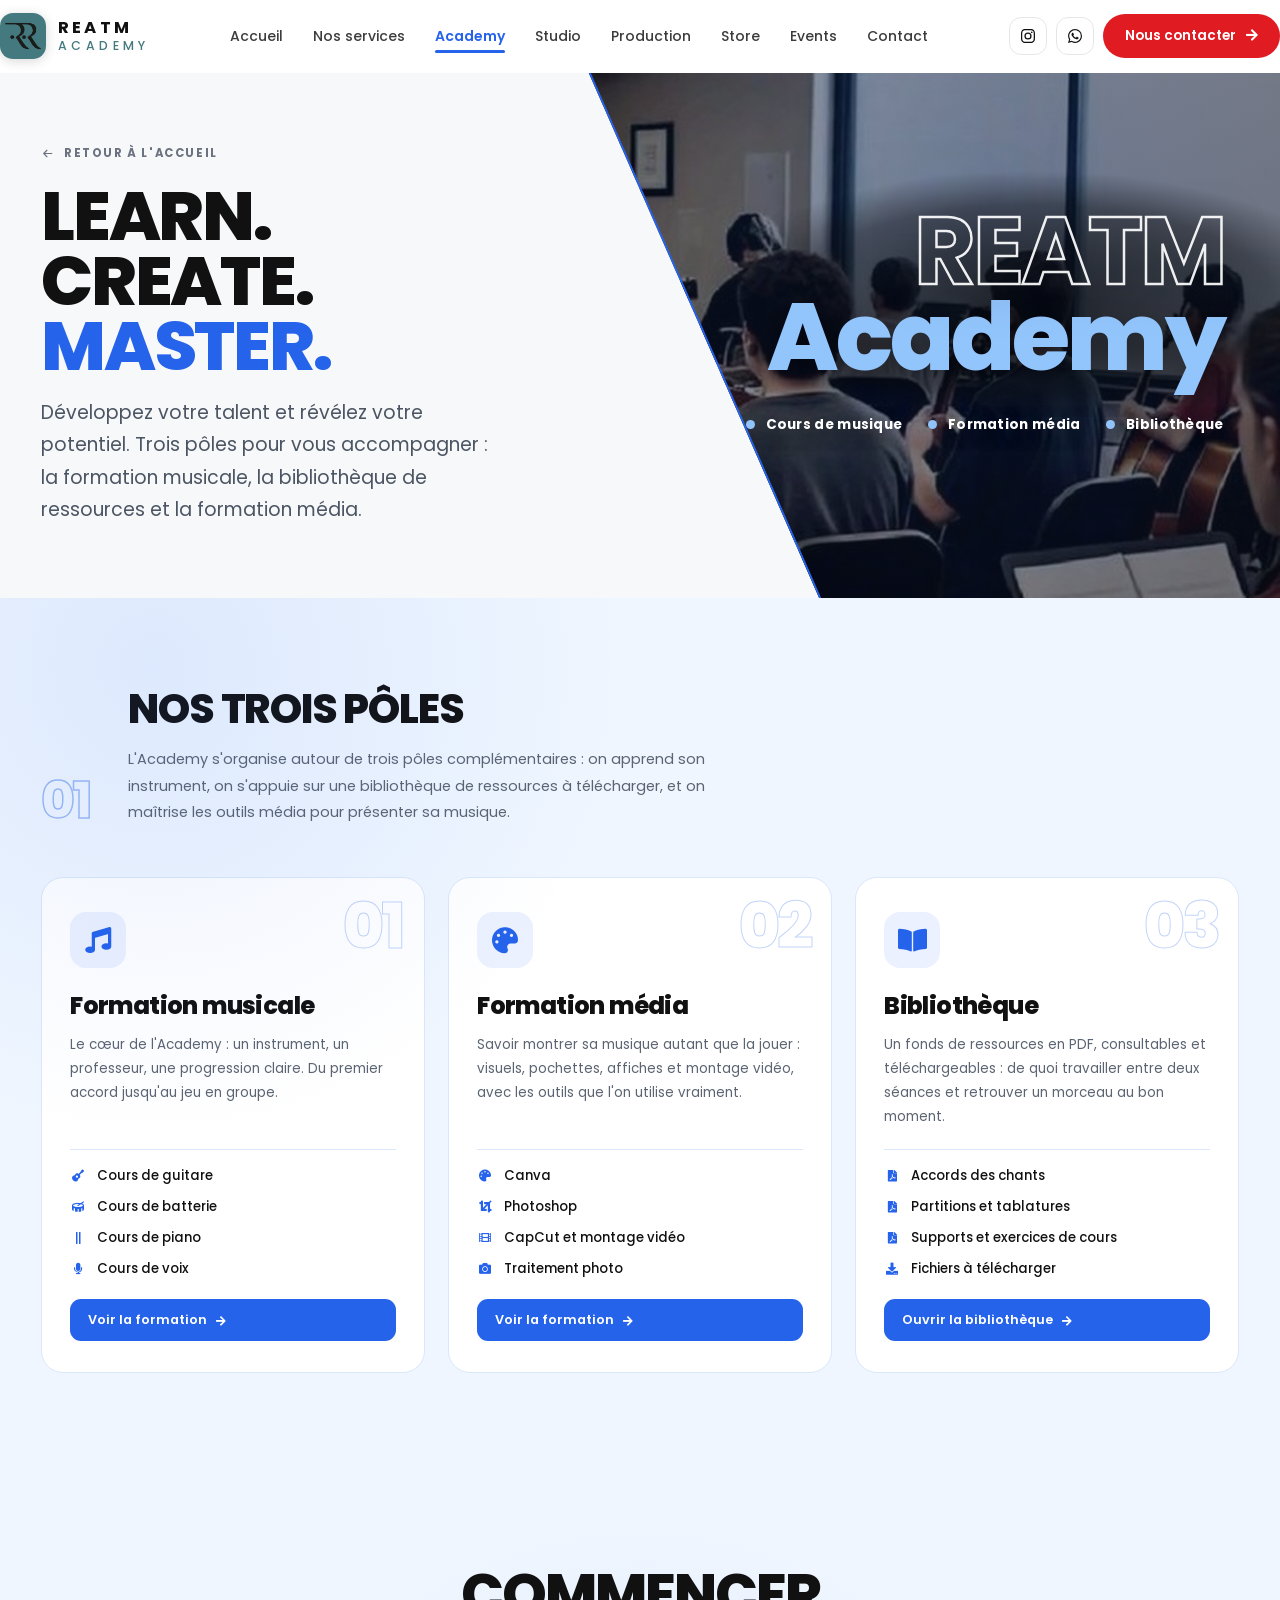
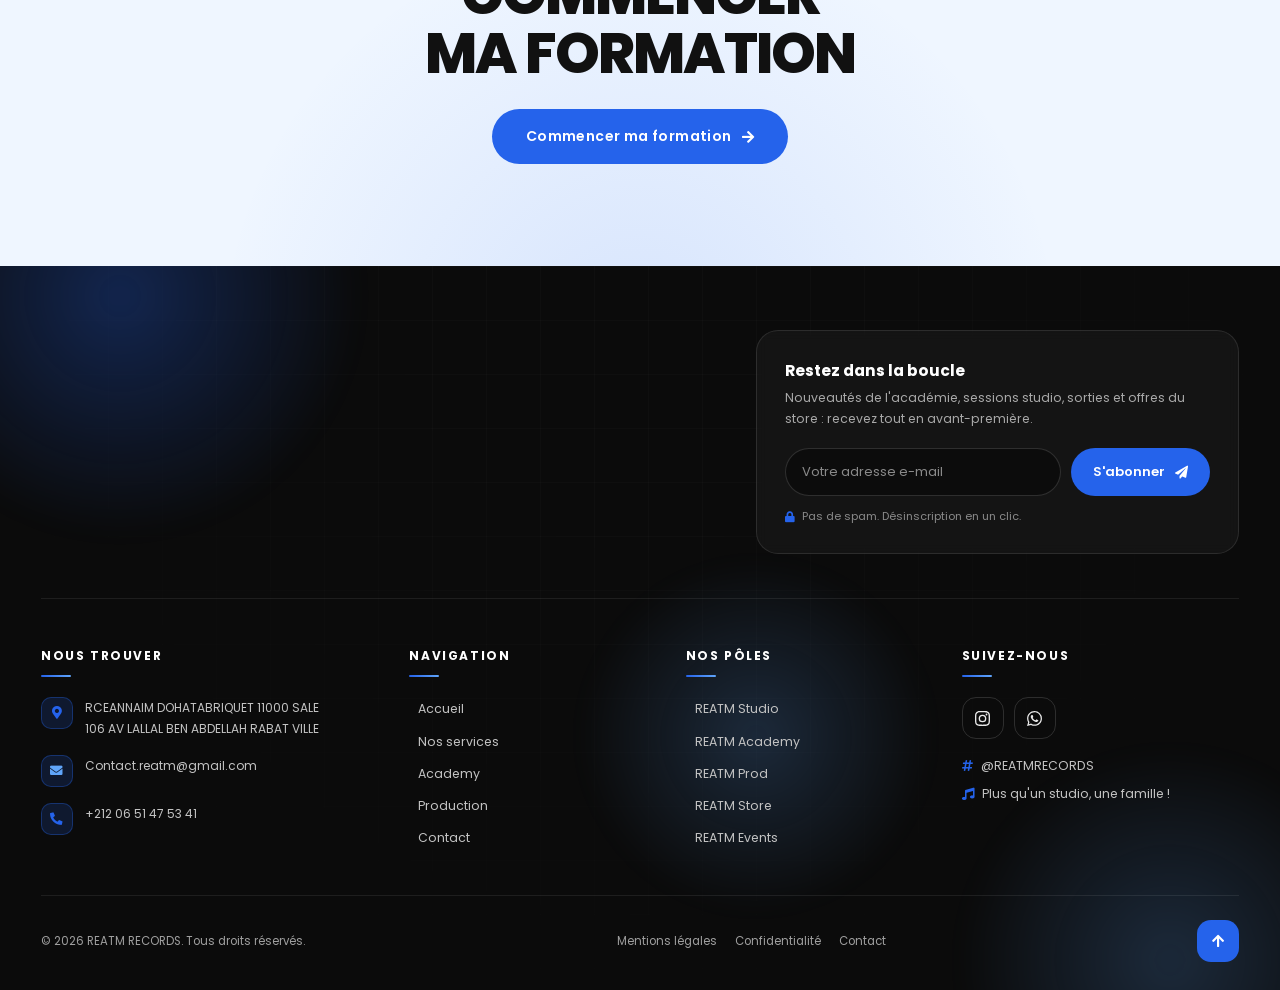
==== commit c2428258: "Renomme « Académie » en « Academy » partout sur le site Le pôle s'appelle REATM Academy ; le menu, l" ====
--- a/academy/index.html
+++ b/academy/index.html
@@ -12,7 +12,7 @@
 <link crossorigin="" href="https://fonts.gstatic.com" rel="preconnect"/>
 <link href="https://fonts.googleapis.com/css2?family=Poppins:wght@300;400;500;600;700;800&amp;family=Caveat:wght@500;700&amp;display=swap" rel="stylesheet"/>
 <script>document.documentElement.classList.add('js');try{var r=document.documentElement;if(!r.hasAttribute('data-theme-lock')){var t=localStorage.getItem('reatm-theme');if(t){r.setAttribute('data-theme',t);}}}catch(e){}</script>
-<link rel="stylesheet" href="../css/reatm.css?v=80"/>
+<link rel="stylesheet" href="../css/reatm.css?v=81"/>
 <style>
 /* ===== ACADEMY — bleu + blanc, lumineuse et pédagogique ===== */
 .phero{background:#F7F8FA;color:#111111}
@@ -102,7 +102,7 @@
 .ac-form .ring .fg{stroke:#2563EB;stroke-linecap:round;stroke-dasharray:88;stroke-dashoffset:88;transform:rotate(-90deg);transform-origin:50% 50%;transition:stroke-dashoffset 1.1s cubic-bezier(.16,1,.3,1)}
 .ac-form article:hover .ring .fg{stroke-dashoffset:18}
 
-/* ===== LES TROIS PÔLES — la colonne vertébrale de l'Académie =====
+/* ===== LES TROIS PÔLES — la colonne vertébrale de l'Academy =====
    Bloc volontairement large et contrasté : c'est la première chose que
    l'on doit comprendre en arrivant sur la page. */
 .ac-poles{display:grid;grid-template-columns:repeat(3,1fr);gap:clamp(14px,1.8vw,24px)}
@@ -213,7 +213,7 @@
 <ul class="menu">
 <li><a href="../">Accueil</a></li>
 <li><a href="../maison/">Nos services</a></li>
-<li><a class="active" aria-current="page" href="../academy/">Académie</a></li>
+<li><a class="active" aria-current="page" href="../academy/">Academy</a></li>
 <li><a href="../studio/">Studio</a></li>
 <li><a href="../production/">Production</a></li>
 <li><a href="../store/">Store</a></li>
@@ -240,7 +240,7 @@
 <ul class="mnav-list">
 <li style="--i:0"><a href="../"><span>Accueil</span><span class="num">01</span></a></li>
 <li style="--i:1"><a href="../maison/"><span>Nos services</span><span class="num">02</span></a></li>
-<li style="--i:2"><a class="active" aria-current="page" href="../academy/"><span>Académie</span><span class="num">03</span></a></li>
+<li style="--i:2"><a class="active" aria-current="page" href="../academy/"><span>Academy</span><span class="num">03</span></a></li>
 <li style="--i:3"><a href="../studio/"><span>Studio</span><span class="num">04</span></a></li>
 <li style="--i:4"><a href="../production/"><span>Production</span><span class="num">05</span></a></li>
 <li style="--i:5"><a href="../store/"><span>Store</span><span class="num">06</span></a></li>
@@ -280,9 +280,9 @@
 
 <section class="sec ac-band">
 <div class="wrap">
-<div class="sec-head reveal"><span class="sec-num">01</span><div><h2 class="sec-title">Nos trois pôles</h2><p class="sec-lead">L'Académie s'organise autour de trois pôles complémentaires : on apprend son instrument, on s'appuie sur une bibliothèque de ressources à télécharger, et on maîtrise les outils média pour présenter sa musique.</p></div></div>
+<div class="sec-head reveal"><span class="sec-num">01</span><div><h2 class="sec-title">Nos trois pôles</h2><p class="sec-lead">L'Academy s'organise autour de trois pôles complémentaires : on apprend son instrument, on s'appuie sur une bibliothèque de ressources à télécharger, et on maîtrise les outils média pour présenter sa musique.</p></div></div>
 <div class="ac-poles">
-<article class="reveal" id="pole-musique" style="--d:0ms"><span class="pn">01</span><i class="fas fa-music"></i><h3>Formation musicale</h3><p>Le cœur de l'Académie : un instrument, un professeur, une progression claire. Du premier accord jusqu'au jeu en groupe.</p><ul><li><i class="fas fa-guitar"></i>Cours de guitare</li><li><i class="fas fa-drum"></i>Cours de batterie</li><li><i class="fas fa-grip-lines-vertical"></i>Cours de piano</li><li><i class="fas fa-microphone"></i>Cours de voix</li></ul><a class="bk-lien" href="../formation-musicale/">Voir la formation <i class="fas fa-arrow-right"></i></a></article>
+<article class="reveal" id="pole-musique" style="--d:0ms"><span class="pn">01</span><i class="fas fa-music"></i><h3>Formation musicale</h3><p>Le cœur de l'Academy : un instrument, un professeur, une progression claire. Du premier accord jusqu'au jeu en groupe.</p><ul><li><i class="fas fa-guitar"></i>Cours de guitare</li><li><i class="fas fa-drum"></i>Cours de batterie</li><li><i class="fas fa-grip-lines-vertical"></i>Cours de piano</li><li><i class="fas fa-microphone"></i>Cours de voix</li></ul><a class="bk-lien" href="../formation-musicale/">Voir la formation <i class="fas fa-arrow-right"></i></a></article>
 <article class="reveal" id="pole-media" style="--d:110ms"><span class="pn">02</span><i class="fas fa-palette"></i><h3>Formation média</h3><p>Savoir montrer sa musique autant que la jouer : visuels, pochettes, affiches et montage vidéo, avec les outils que l'on utilise vraiment.</p><ul><li><i class="fas fa-palette"></i>Canva</li><li><i class="fas fa-crop"></i>Photoshop</li><li><i class="fas fa-film"></i>CapCut et montage vidéo</li><li><i class="fas fa-camera"></i>Traitement photo</li></ul><a class="bk-lien" href="../formation-media/">Voir la formation <i class="fas fa-arrow-right"></i></a></article>
 <article class="reveal" id="pole-biblio" style="--d:220ms"><span class="pn">03</span><i class="fas fa-book-open"></i><h3>Bibliothèque</h3><p>Un fonds de ressources en PDF, consultables et téléchargeables : de quoi travailler entre deux séances et retrouver un morceau au bon moment.</p><ul><li><i class="fas fa-file-pdf"></i>Accords des chants</li><li><i class="fas fa-file-pdf"></i>Partitions et tablatures</li><li><i class="fas fa-file-pdf"></i>Supports et exercices de cours</li><li><i class="fas fa-download"></i>Fichiers à télécharger</li></ul><a class="bk-lien" href="../bibliotheque/">Ouvrir la bibliothèque <i class="fas fa-arrow-right"></i></a></article>
 </div>
@@ -328,7 +328,7 @@
 <ul class="f-nav">
 <li><a href="../">Accueil</a></li>
 <li><a href="../maison/">Nos services</a></li>
-<li><a href="../academy/">Académie</a></li>
+<li><a href="../academy/">Academy</a></li>
 <li><a href="../production/">Production</a></li>
 <li><a href="../#contact">Contact</a></li>
 </ul>
--- a/css/reatm.css
+++ b/css/reatm.css
@@ -63,12 +63,20 @@
 html[data-theme="dark"] .only-light{display:none}
 
 /* ---------- Révélations au défilement ---------- */
-.js .reveal{opacity:0;transform:translateY(34px);transition:opacity .8s cubic-bezier(.16,1,.3,1),transform .9s cubic-bezier(.16,1,.3,1);transition-delay:var(--d,0ms)}
+.js .reveal{opacity:0;transform:translateY(54px);transition:opacity .85s cubic-bezier(.16,1,.3,1),transform 1s cubic-bezier(.16,1,.3,1);transition-delay:var(--d,0ms)}
 .js .reveal.in{opacity:1;transform:none}
-.js .reveal-x{opacity:0;transform:translateX(-26px)}
+.js .reveal-x{opacity:0;transform:translateX(-64px)}
 .js .reveal-x.in{opacity:1;transform:none}
-.js .reveal-zoom{opacity:0;transform:scale(.94)}
+/* même entrée, depuis la droite : pour alterner le sens d'une liste à l'autre */
+.js .reveal-right{opacity:0;transform:translateX(64px);transition:opacity .85s cubic-bezier(.16,1,.3,1),transform 1s cubic-bezier(.16,1,.3,1);transition-delay:var(--d,0ms)}
+.js .reveal-right.in{opacity:1;transform:none}
+.js .reveal-zoom{opacity:0;transform:scale(.86)}
 .js .reveal-zoom.in{opacity:1;transform:none}
+/* une pointe de rotation, pour les vignettes qu'on veut voir « tomber en place » */
+.js .reveal-tilt{opacity:0;transform:translateY(46px) rotate(-4deg);transition:opacity .85s ease,transform 1s cubic-bezier(.16,1,.3,1);transition-delay:var(--d,0ms)}
+.js .reveal-tilt.in{opacity:1;transform:none}
+.js .reveal-tilt-r{opacity:0;transform:translateY(46px) rotate(4deg);transition:opacity .85s ease,transform 1s cubic-bezier(.16,1,.3,1);transition-delay:var(--d,0ms)}
+.js .reveal-tilt-r.in{opacity:1;transform:none}
 /* entrée en bascule 3D, réservée aux cartes */
 /* Le texte se dévoile derrière un masque qui remonte.
    Le recoupement porte sur un calque intérieur, jamais sur l'élément observé :
@@ -86,8 +94,10 @@
 .js .reveal-line{transform:scaleX(0);transform-origin:left;transition:transform .9s cubic-bezier(.16,1,.3,1);transition-delay:var(--d,0ms)}
 .js .reveal-line.in{transform:scaleX(1)}
 /* une entrée latérale, pour les listes et les colonnes */
-.js .reveal-side{opacity:0;transform:translateX(-26px);transition:opacity .8s ease,transform .95s cubic-bezier(.16,1,.3,1);transition-delay:var(--d,0ms)}
+.js .reveal-side{opacity:0;transform:translateX(-48px);transition:opacity .8s ease,transform .95s cubic-bezier(.16,1,.3,1);transition-delay:var(--d,0ms)}
 .js .reveal-side.in{opacity:1;transform:none}
+.js .reveal-side-r{opacity:0;transform:translateX(48px);transition:opacity .8s ease,transform .95s cubic-bezier(.16,1,.3,1);transition-delay:var(--d,0ms)}
+.js .reveal-side-r.in{opacity:1;transform:none}
 .js .reveal-card{opacity:0;transform:perspective(1100px) rotateX(11deg) translateY(52px);transform-origin:top center;
   transition:opacity .8s ease,transform 1s cubic-bezier(.16,1,.3,1);transition-delay:var(--d,0ms)}
 .js .reveal-card.in{opacity:1;transform:perspective(1100px) rotateX(0deg) translateY(0)}
@@ -912,7 +922,7 @@
 }
 @media(prefers-reduced-motion:reduce){
   *,*::before,*::after{animation-duration:.001ms!important;animation-iteration-count:1!important;transition-duration:.001ms!important;scroll-behavior:auto!important}
-  .js .reveal,.js .reveal-x,.js .reveal-zoom{opacity:1!important;transform:none!important}
+  .js .reveal,.js .reveal-x,.js .reveal-right,.js .reveal-zoom,.js .reveal-side,.js .reveal-side-r,.js .reveal-tilt,.js .reveal-tilt-r{opacity:1!important;transform:none!important}
 }
 @media print{header,.fab,.f-aura,.mobile-nav{display:none!important}}
 
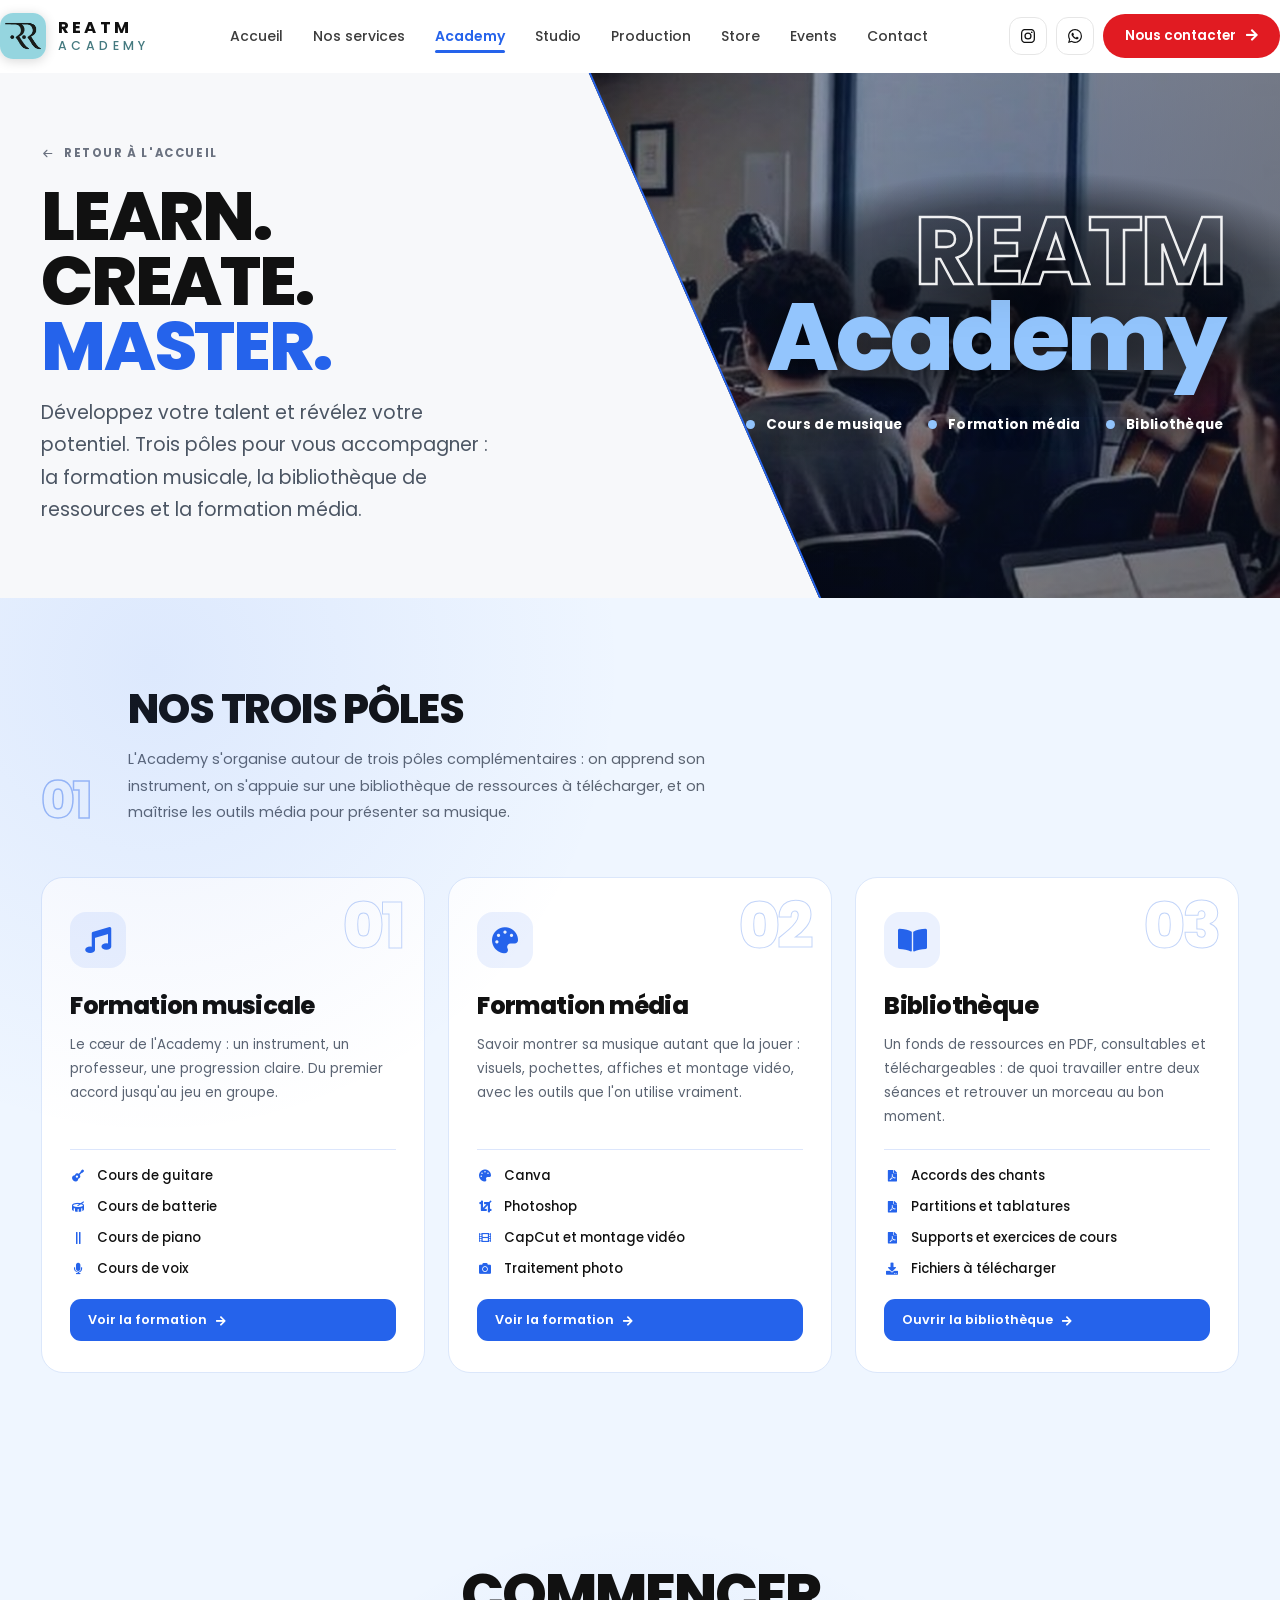
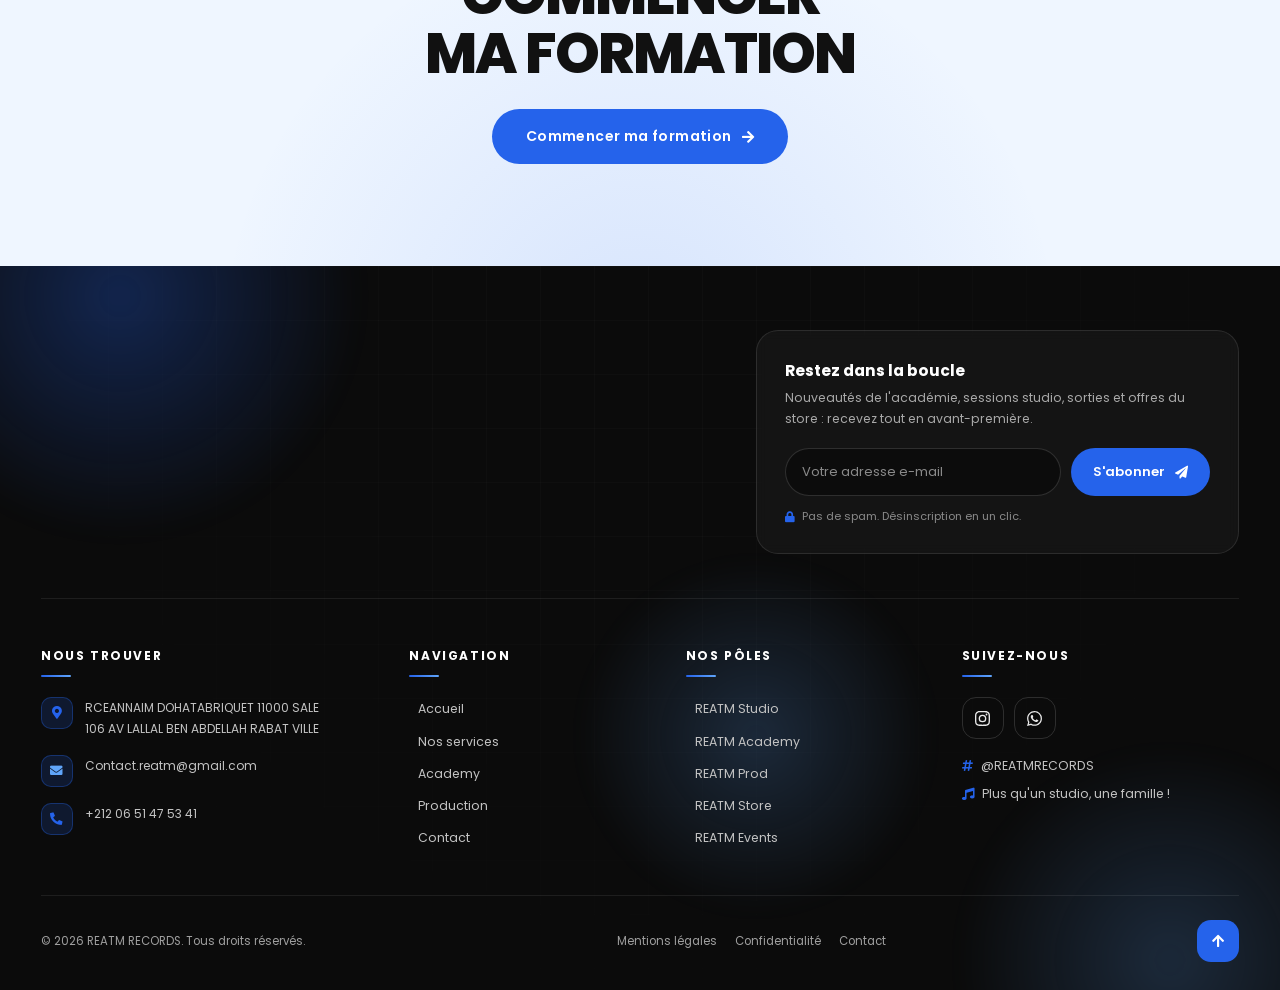
==== commit 2ec2eb66: "Academy : le badge de la navbar reprend #94D5DF, sans bordure Le sigle du bandeau utilisait encore l" ====
--- a/academy/index.html
+++ b/academy/index.html
@@ -6,13 +6,14 @@
 <meta name="theme-color" content="#ffffff" id="metaTheme"/>
 <meta name="description" content="REATM Academy : trois pôles — formation musicale (guitare, batterie, piano, voix), bibliothèque de ressources en PDF et formation média (Canva, Photoshop, montage vidéo)."/>
 <title>REATM Academy — REATM RECORDS</title>
-<link rel="icon" href="../assets/logo.png"/>
+<link rel="icon" href="../assets/icon-academy-192.png"/>
+<link rel="apple-touch-icon" href="../assets/icon-academy-180.png"/>
 <link href="https://cdnjs.cloudflare.com/ajax/libs/font-awesome/5.15.3/css/all.min.css" rel="stylesheet"/>
 <link href="https://fonts.googleapis.com" rel="preconnect"/>
 <link crossorigin="" href="https://fonts.gstatic.com" rel="preconnect"/>
 <link href="https://fonts.googleapis.com/css2?family=Poppins:wght@300;400;500;600;700;800&amp;family=Caveat:wght@500;700&amp;display=swap" rel="stylesheet"/>
 <script>document.documentElement.classList.add('js');try{var r=document.documentElement;if(!r.hasAttribute('data-theme-lock')){var t=localStorage.getItem('reatm-theme');if(t){r.setAttribute('data-theme',t);}}}catch(e){}</script>
-<link rel="stylesheet" href="../css/reatm.css?v=81"/>
+<link rel="stylesheet" href="../css/reatm.css?v=82"/>
 <style>
 /* ===== ACADEMY — bleu + blanc, lumineuse et pédagogique ===== */
 .phero{background:#F7F8FA;color:#111111}
--- a/css/reatm.css
+++ b/css/reatm.css
@@ -1370,6 +1370,9 @@
 body[data-entity="store"] .brand-mark{background-image:url('../assets/mark-store.jpg')}
 body[data-entity="events"] .brand-mark{background-image:url('../assets/mark-events.jpg')}
 html[data-theme="dark"] body[data-entity] .brand-mark{box-shadow:0 2px 12px rgba(0,0,0,.5)}
+/* le badge Academy porte directement sa couleur de fond : pas besoin d'une ombre pour le détacher */
+body[data-entity="academy"] .brand-mark,
+html[data-theme="dark"] body[data-entity="academy"] .brand-mark{box-shadow:none}
 
 /* ===== L'IDENTITÉ DE LA MAISON, SUR L'ACCUEIL =====
    Sections numérotées : qui nous sommes, la vision, les valeurs. Elles
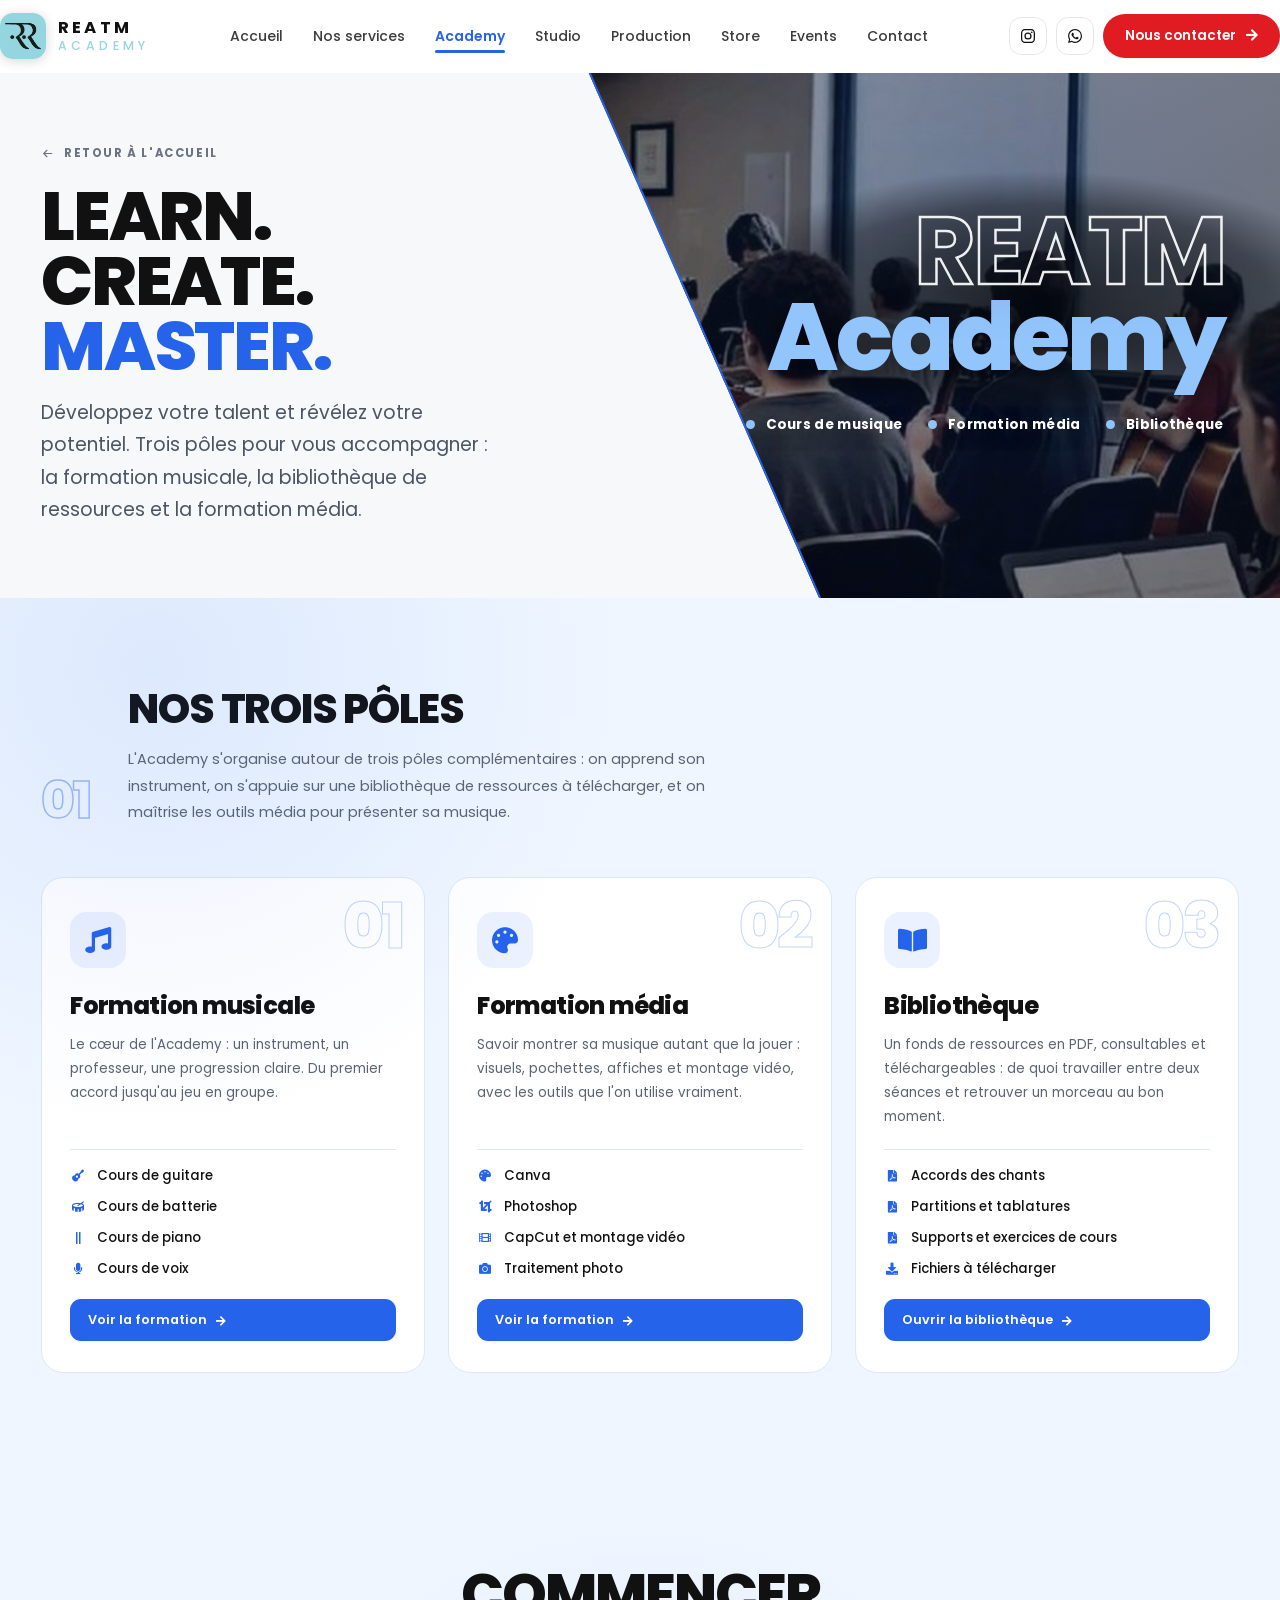
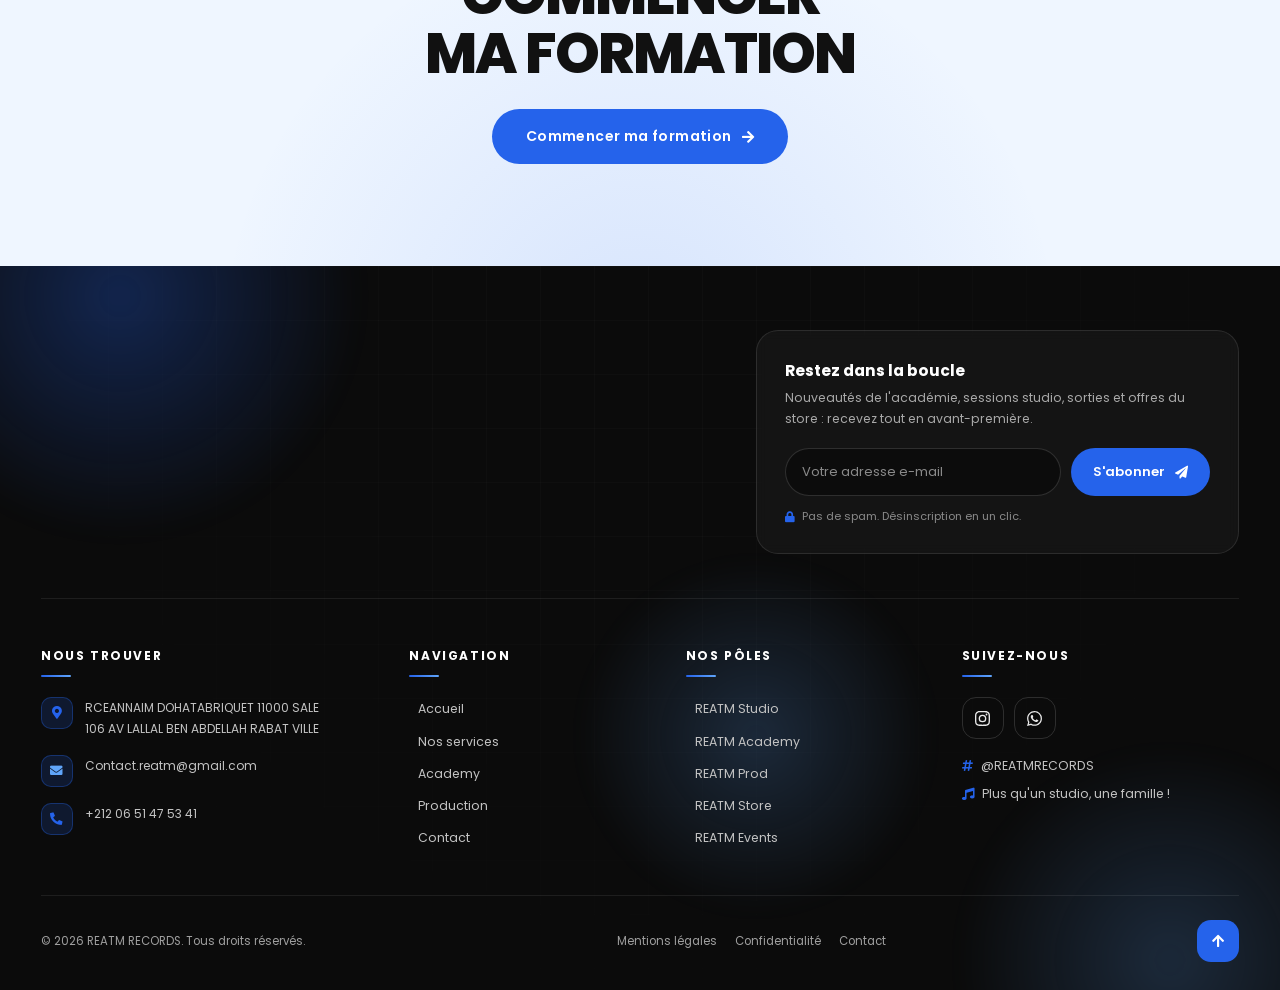
==== commit 322e89c3: "Academy : le mot « ACADEMY » du logotype passe en #97D6DF Seule l'écriture change de couleur, dans l" ====
--- a/academy/index.html
+++ b/academy/index.html
@@ -13,7 +13,7 @@
 <link crossorigin="" href="https://fonts.gstatic.com" rel="preconnect"/>
 <link href="https://fonts.googleapis.com/css2?family=Poppins:wght@300;400;500;600;700;800&amp;family=Caveat:wght@500;700&amp;display=swap" rel="stylesheet"/>
 <script>document.documentElement.classList.add('js');try{var r=document.documentElement;if(!r.hasAttribute('data-theme-lock')){var t=localStorage.getItem('reatm-theme');if(t){r.setAttribute('data-theme',t);}}}catch(e){}</script>
-<link rel="stylesheet" href="../css/reatm.css?v=82"/>
+<link rel="stylesheet" href="../css/reatm.css?v=84"/>
 <style>
 /* ===== ACADEMY — bleu + blanc, lumineuse et pédagogique ===== */
 .phero{background:#F7F8FA;color:#111111}
--- a/css/reatm.css
+++ b/css/reatm.css
@@ -1188,6 +1188,7 @@
   box-shadow:0 0 0 1px rgba(255,255,255,.22) inset;
   transition:background-color .3s ease,transform .3s cubic-bezier(.34,1.4,.64,1);
 }
+.lb-nav[hidden]{display:none}
 .lb-x{top:0;right:0;width:40px;height:40px}
 .lb-nav{top:50%;transform:translateY(-50%);width:clamp(40px,3.4vw,50px);height:clamp(40px,3.4vw,50px)}
 .lb-prec{left:clamp(-6px,-0.6vw,0px)}
@@ -1335,8 +1336,8 @@
 body[data-entity="studio"]{--logo-ink:#e11b22}
 html[data-theme="dark"] body[data-entity="studio"]{--logo-ink:#FF4A50}
 /* le logo de l'Académie est vert-bleu : le logotype le suit */
-body[data-entity="academy"]{--logo-ink:#44797F}
-html[data-theme="dark"] body[data-entity="academy"]{--logo-ink:#7FB3B8}
+body[data-entity="academy"]{--logo-ink:#97D6DF}
+html[data-theme="dark"] body[data-entity="academy"]{--logo-ink:#97D6DF}
 /* le jaune du pôle Prod disparaît sur un en-tête blanc : on l'assombrit
    juste assez pour le lire, sans quitter la famille ambrée */
 body[data-entity="production"]{--logo-ink:#CA8A04}
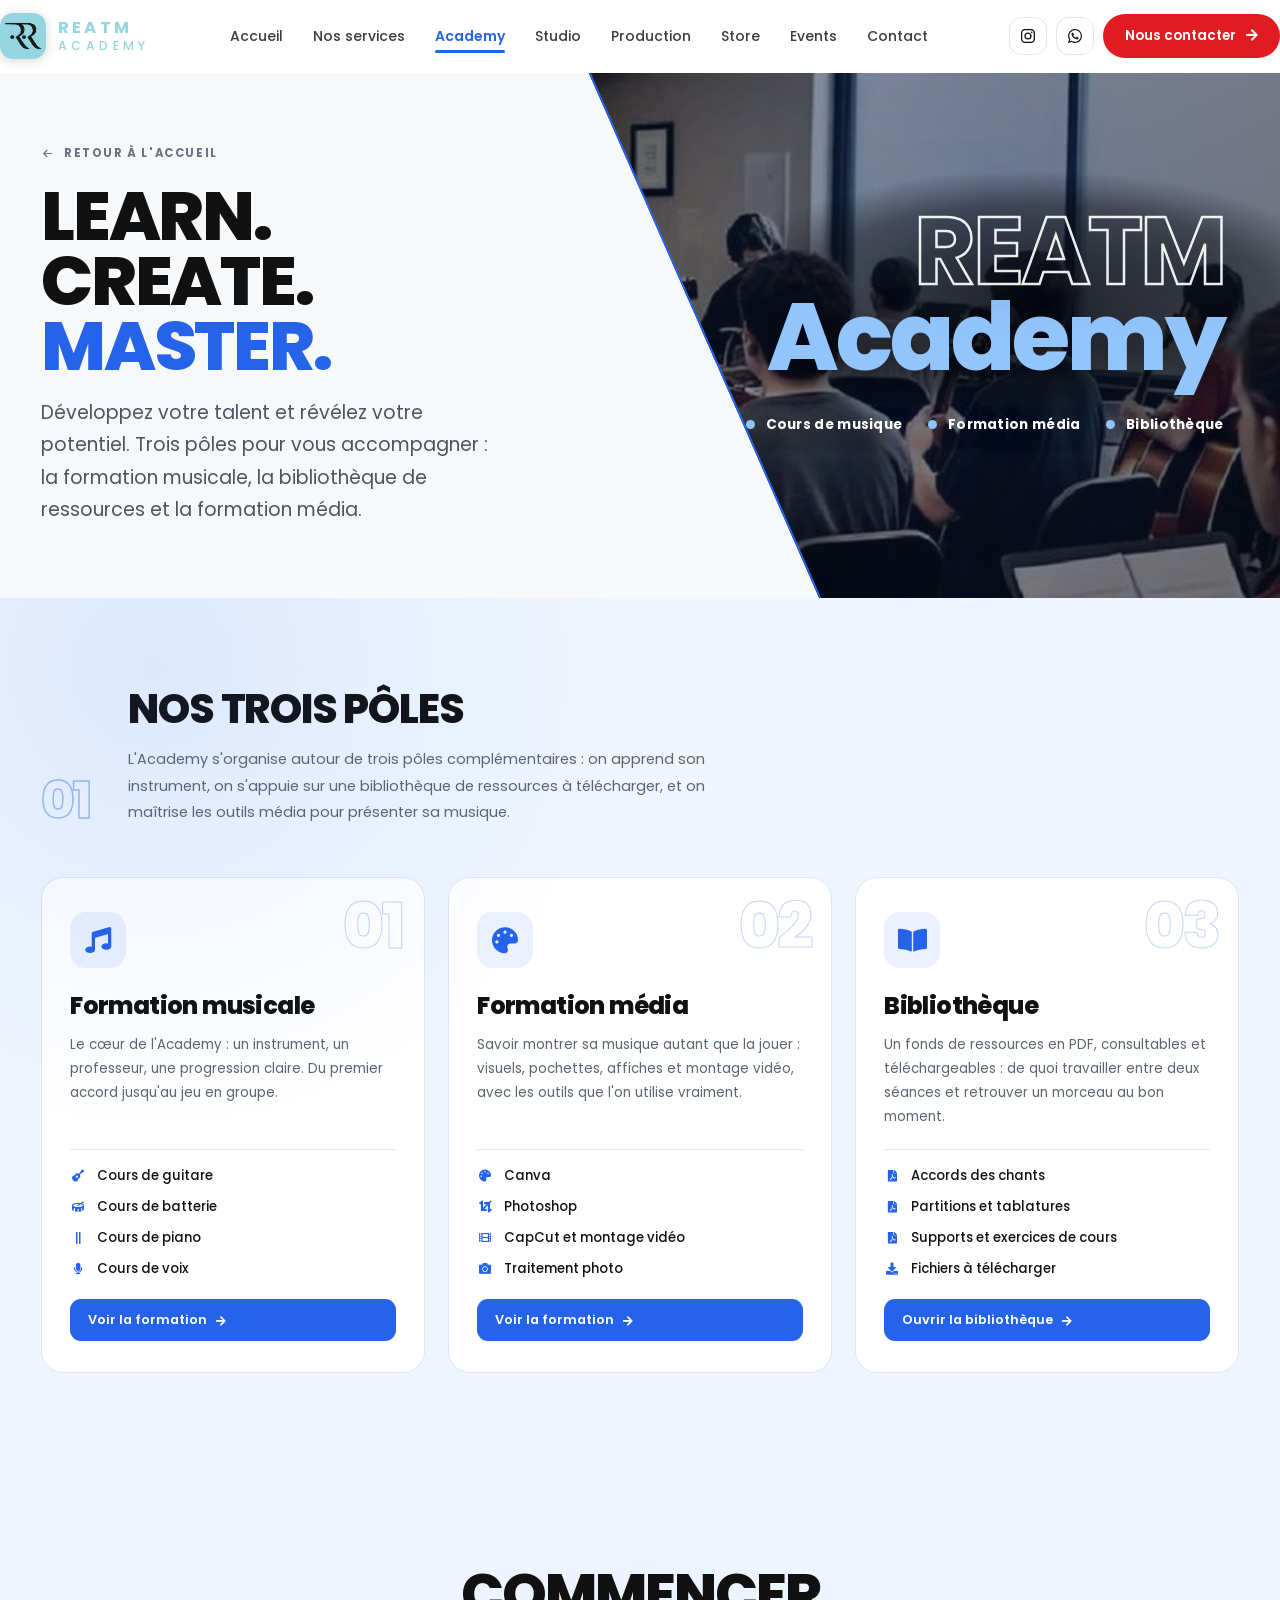
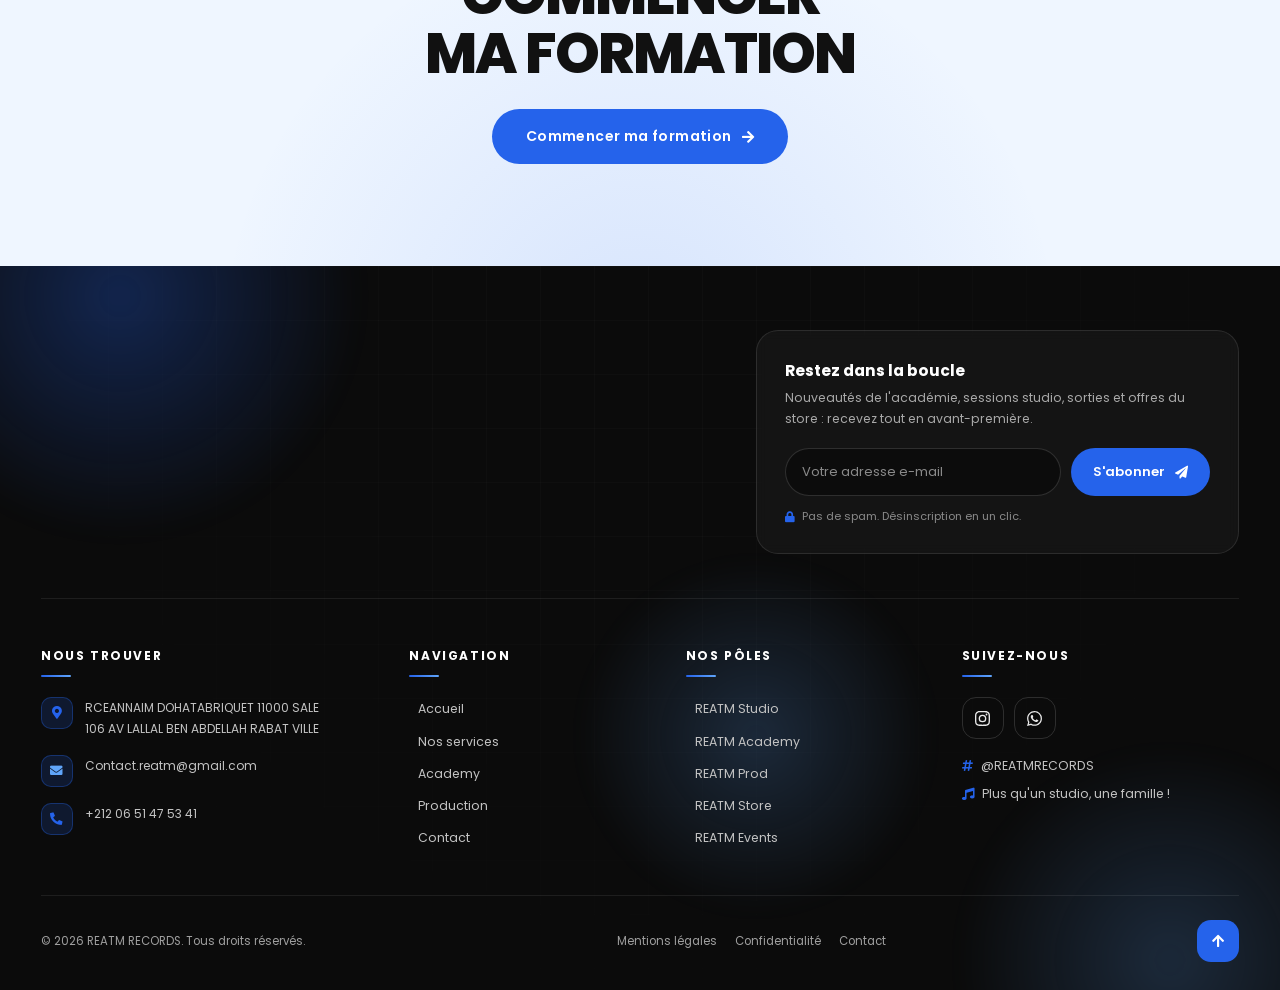
==== commit 538fac5e: "Academy : « REATM » prend aussi la couleur du logotype Les deux mots, REATM et ACADEMY, sont mainten" ====
--- a/academy/index.html
+++ b/academy/index.html
@@ -13,7 +13,7 @@
 <link crossorigin="" href="https://fonts.gstatic.com" rel="preconnect"/>
 <link href="https://fonts.googleapis.com/css2?family=Poppins:wght@300;400;500;600;700;800&amp;family=Caveat:wght@500;700&amp;display=swap" rel="stylesheet"/>
 <script>document.documentElement.classList.add('js');try{var r=document.documentElement;if(!r.hasAttribute('data-theme-lock')){var t=localStorage.getItem('reatm-theme');if(t){r.setAttribute('data-theme',t);}}}catch(e){}</script>
-<link rel="stylesheet" href="../css/reatm.css?v=84"/>
+<link rel="stylesheet" href="../css/reatm.css?v=85"/>
 <style>
 /* ===== ACADEMY — bleu + blanc, lumineuse et pédagogique ===== */
 .phero{background:#F7F8FA;color:#111111}
--- a/css/reatm.css
+++ b/css/reatm.css
@@ -1349,6 +1349,8 @@
 
 /* le second mot du logotype nomme le pôle : REATM ACADEMY, REATM STUDIO… */
 body[data-entity]:not([data-entity="maison"]) .brand-txt .n2{color:var(--logo-ink)}
+/* à l'Academy, « REATM » prend la même couleur que « ACADEMY » : les deux mots forment un seul logotype */
+body[data-entity="academy"] .brand-txt .n1{color:var(--logo-ink)}
 
 /* ===== LE LOGO OFFICIEL DE CHAQUE PÔLE =====
    Sur la page d'un pôle, le sigle détouré laisse place au logo de ce pôle :
